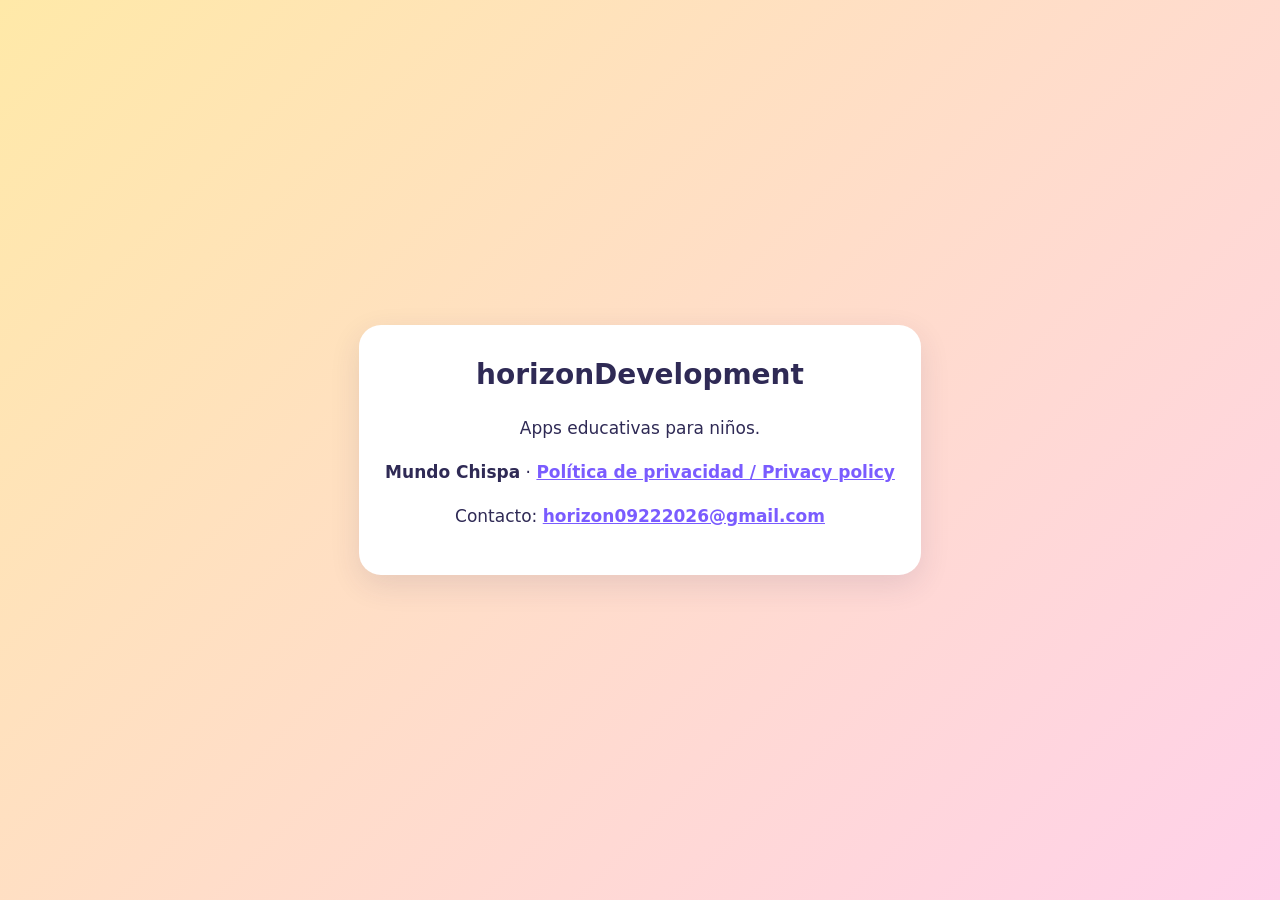
==== index.html @ b5d1c8f6 "Política de privacidad de Mundo Chispa Co-Authored-By: Claude Opus 5.5 <noreply@anthropic.com>" ====
<!doctype html>
<html lang="es">
<head>
<meta charset="utf-8">
<meta name="viewport" content="width=device-width, initial-scale=1">
<title>horizonDevelopment</title>
<style>
  body{margin:0;min-height:100vh;display:grid;place-items:center;background:linear-gradient(135deg,#ffe9a8,#ffd1ea);color:#2f2a55;font:17px/1.6 system-ui,-apple-system,"Segoe UI",Roboto,sans-serif;padding:16px;box-sizing:border-box}
  main{background:#fff;border-radius:22px;padding:28px 26px;max-width:520px;box-shadow:0 10px 30px rgba(59,53,102,.12);text-align:center}
  h1{margin:0 0 6px;font-size:28px}
  a{color:#7a5cff;font-weight:700}
</style>
</head>
<body>
<main>
  <h1>horizonDevelopment</h1>
  <p>Apps educativas para niños.</p>
  <p><b>Mundo Chispa</b> · <a href="mundo-chispa/privacidad/">Política de privacidad / Privacy policy</a></p>
  <p>Contacto: <a href="mailto:horizon09222026@gmail.com">horizon09222026@gmail.com</a></p>
</main>
</body>
</html>
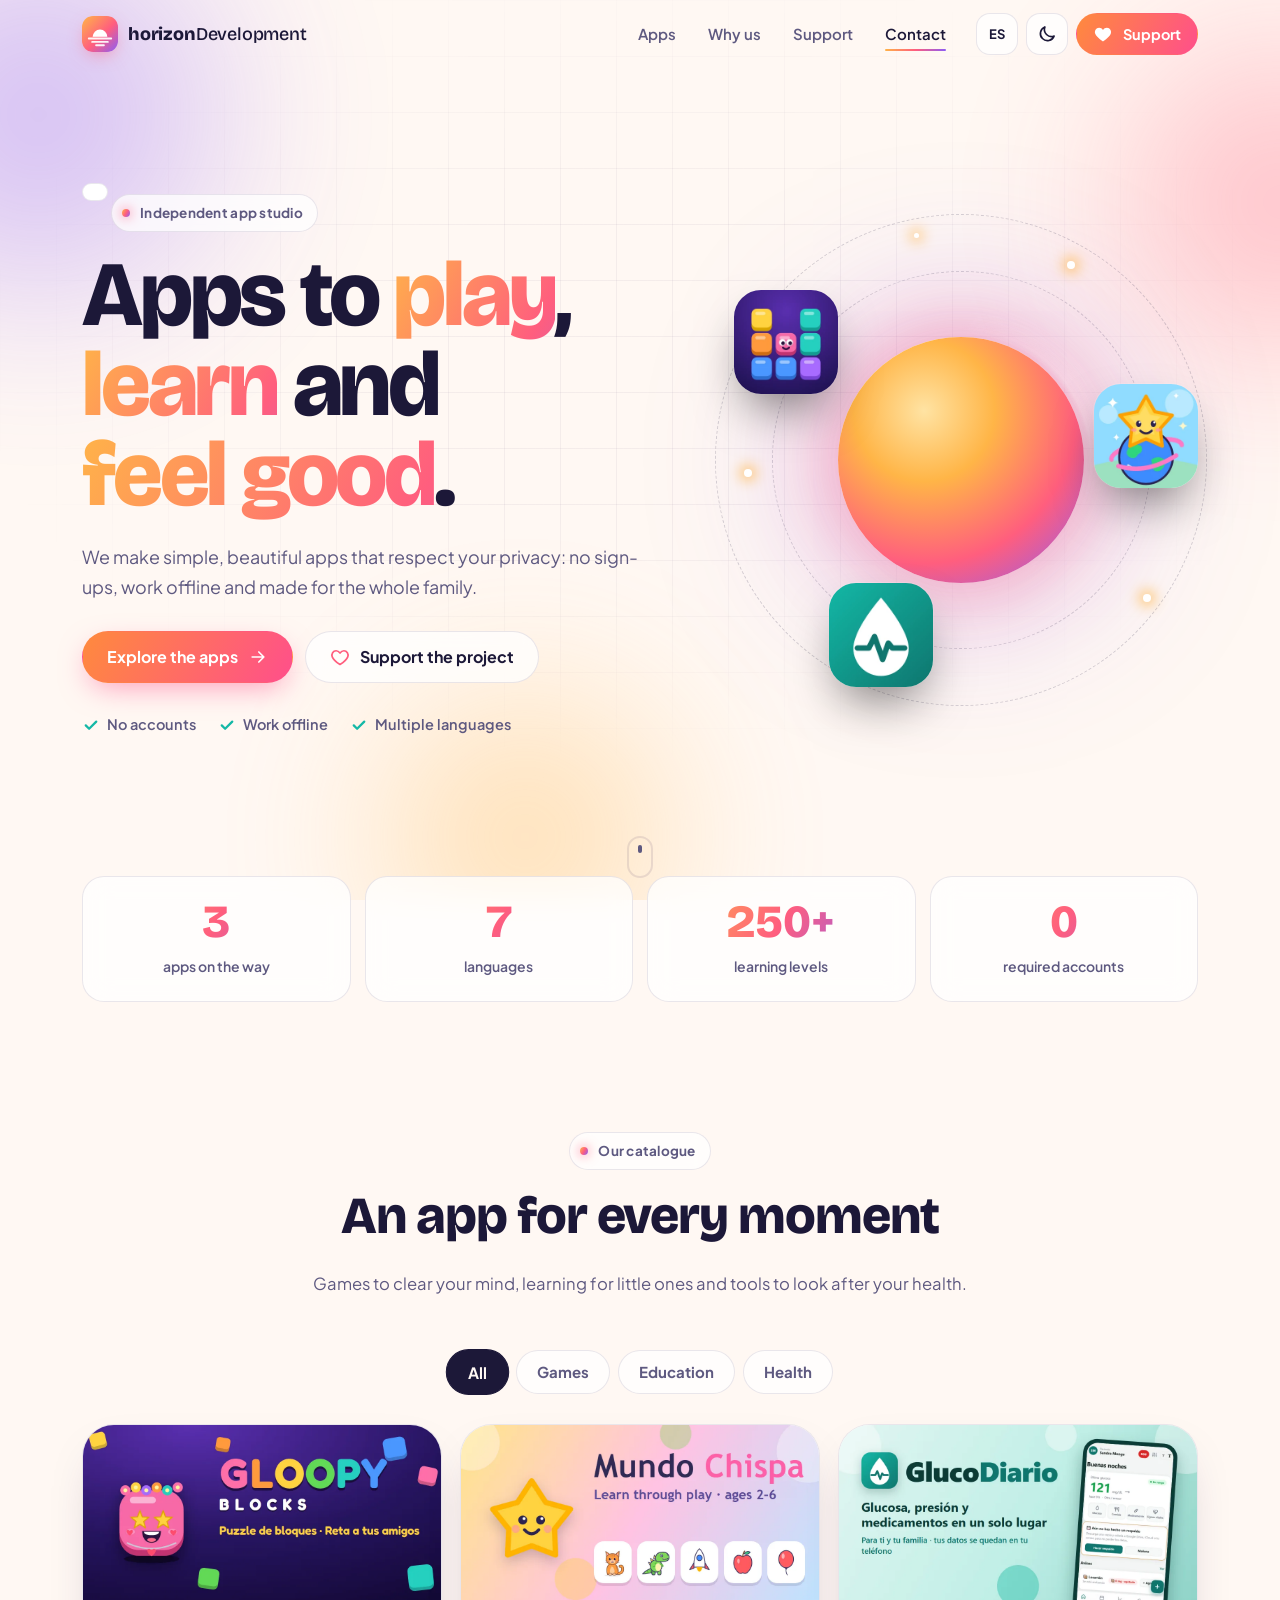
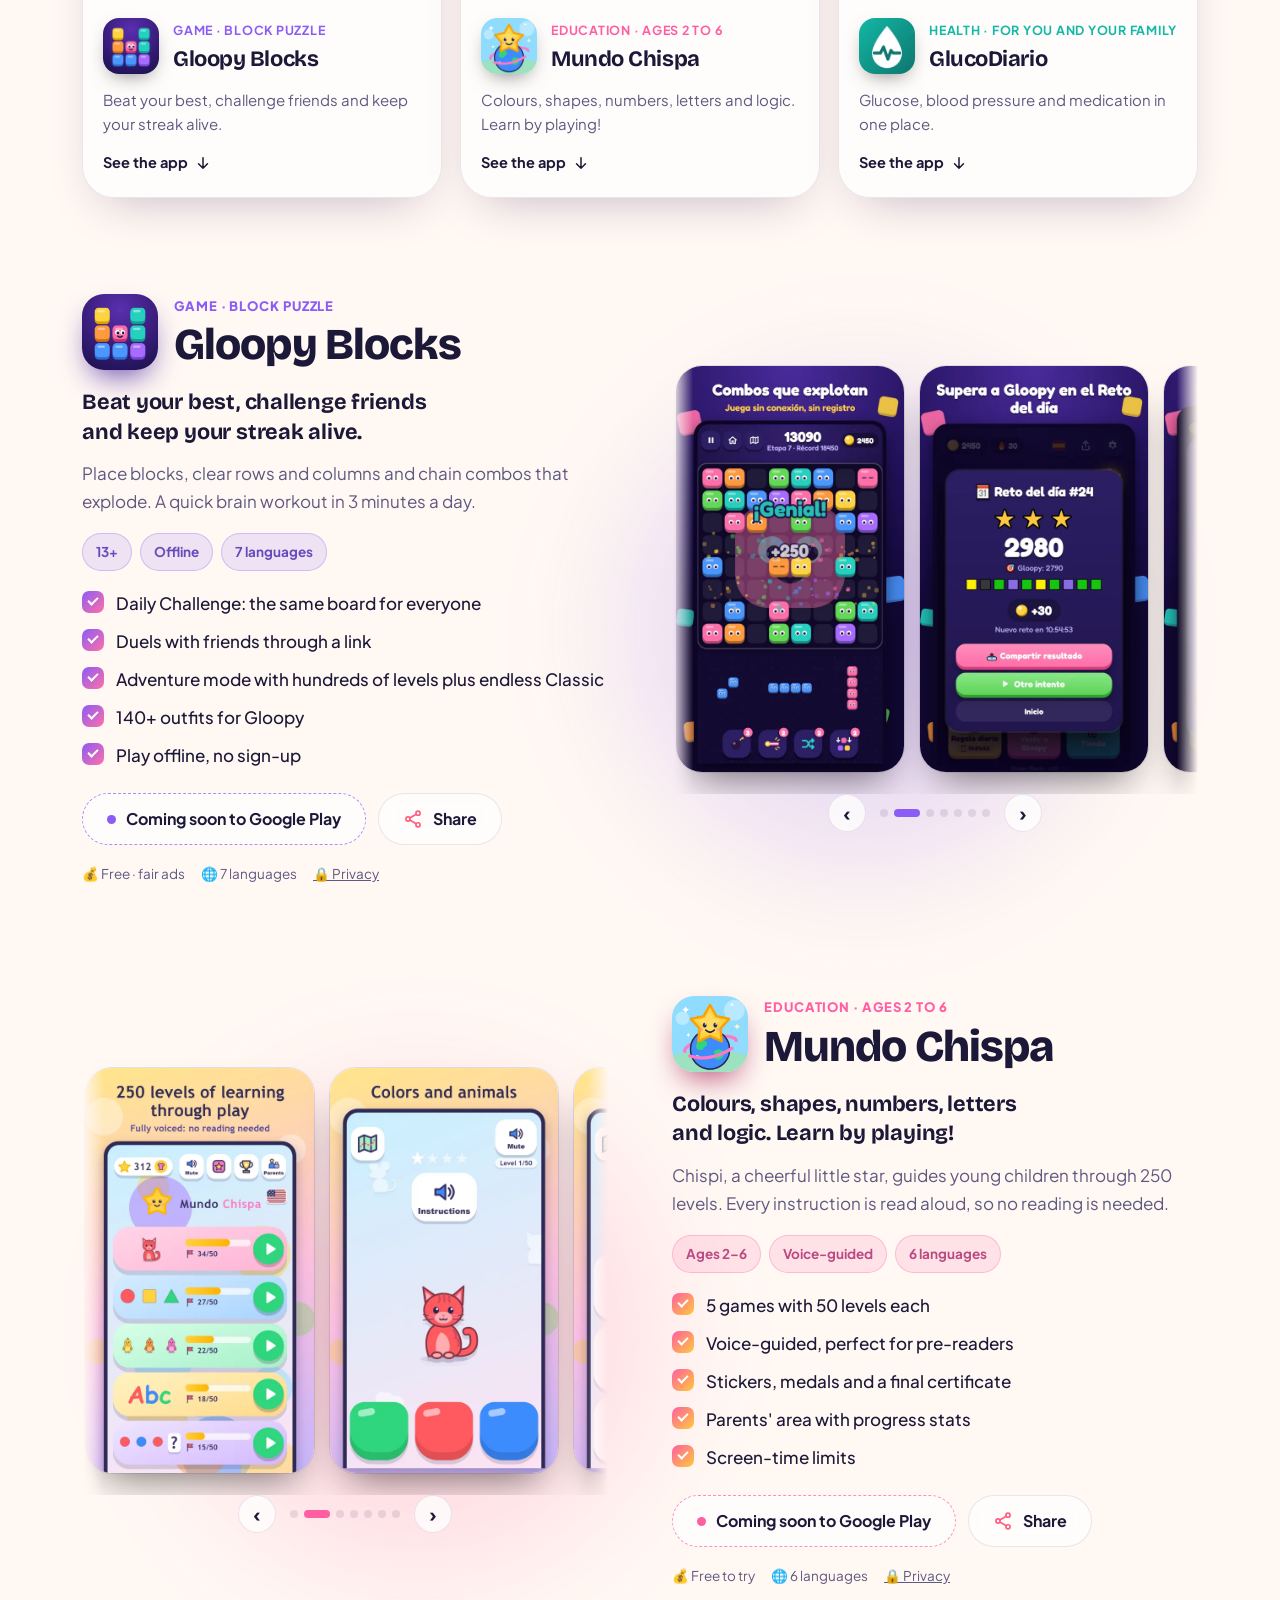
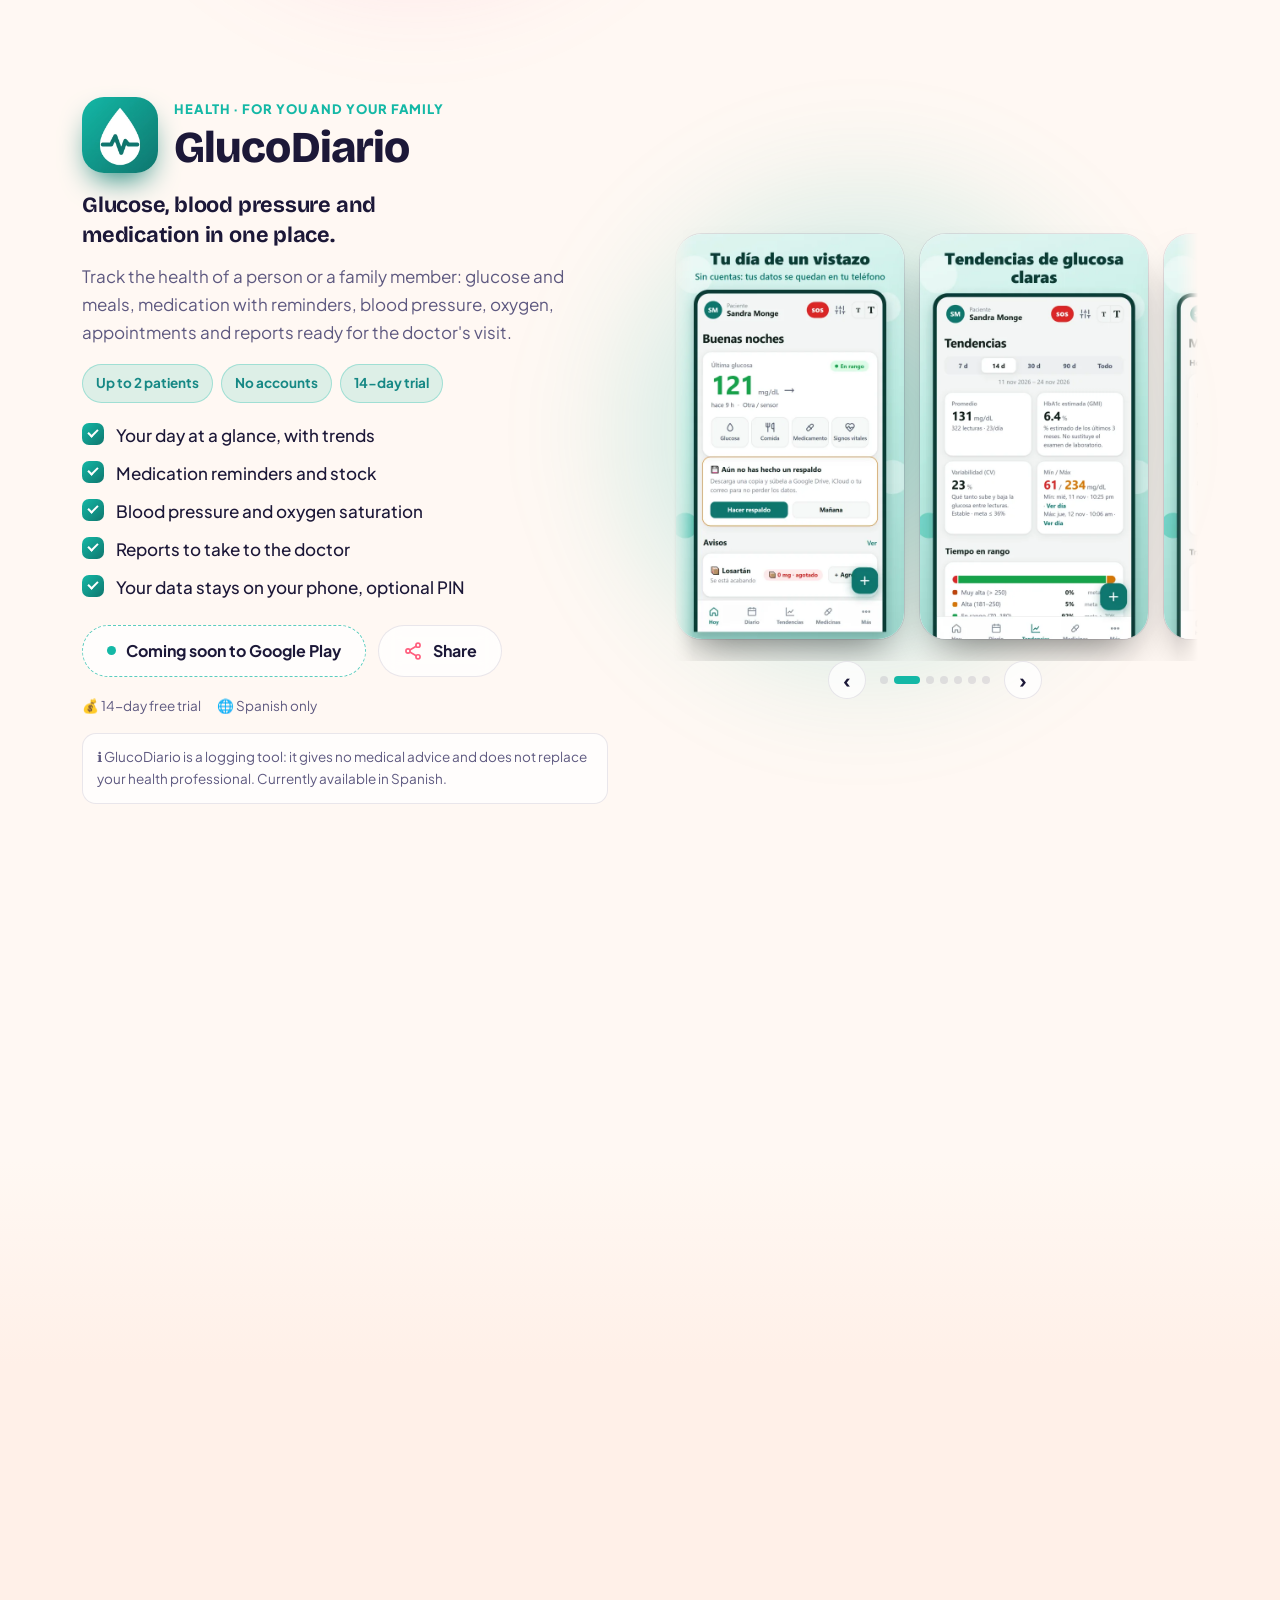
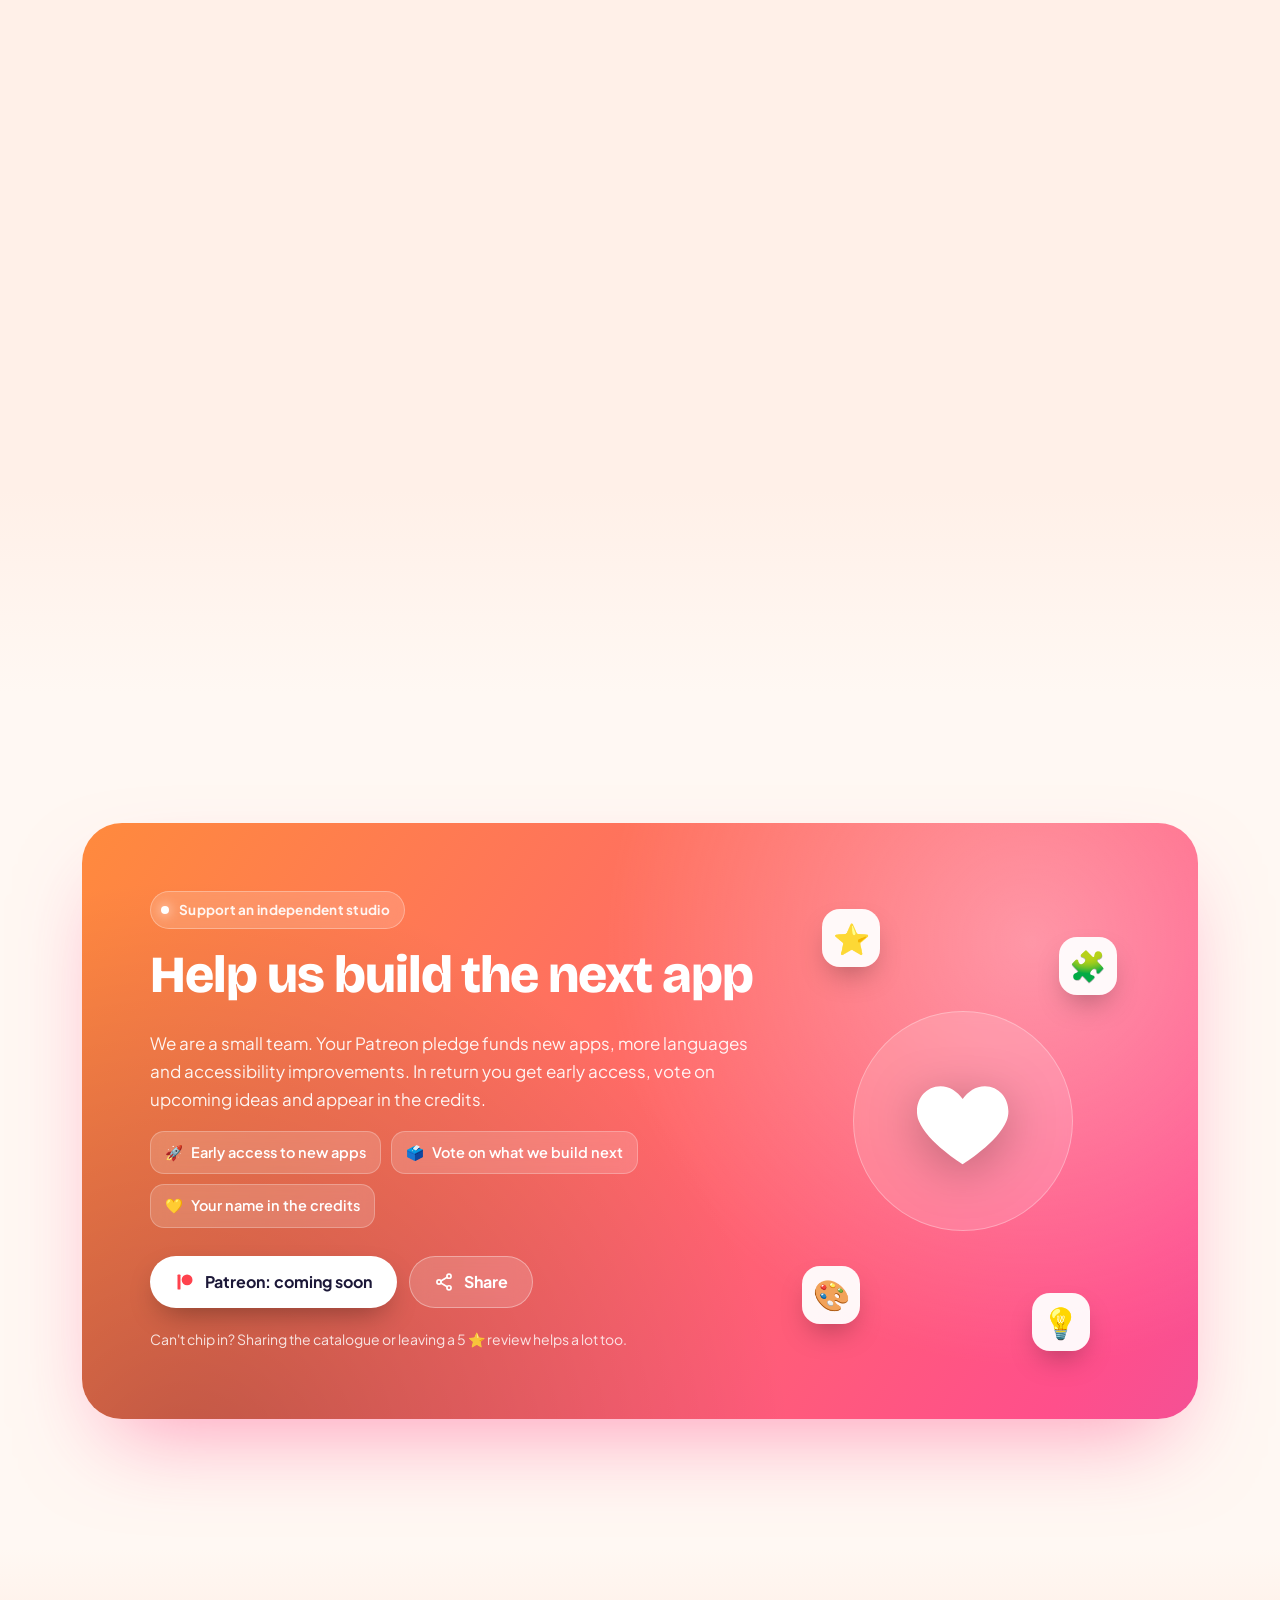
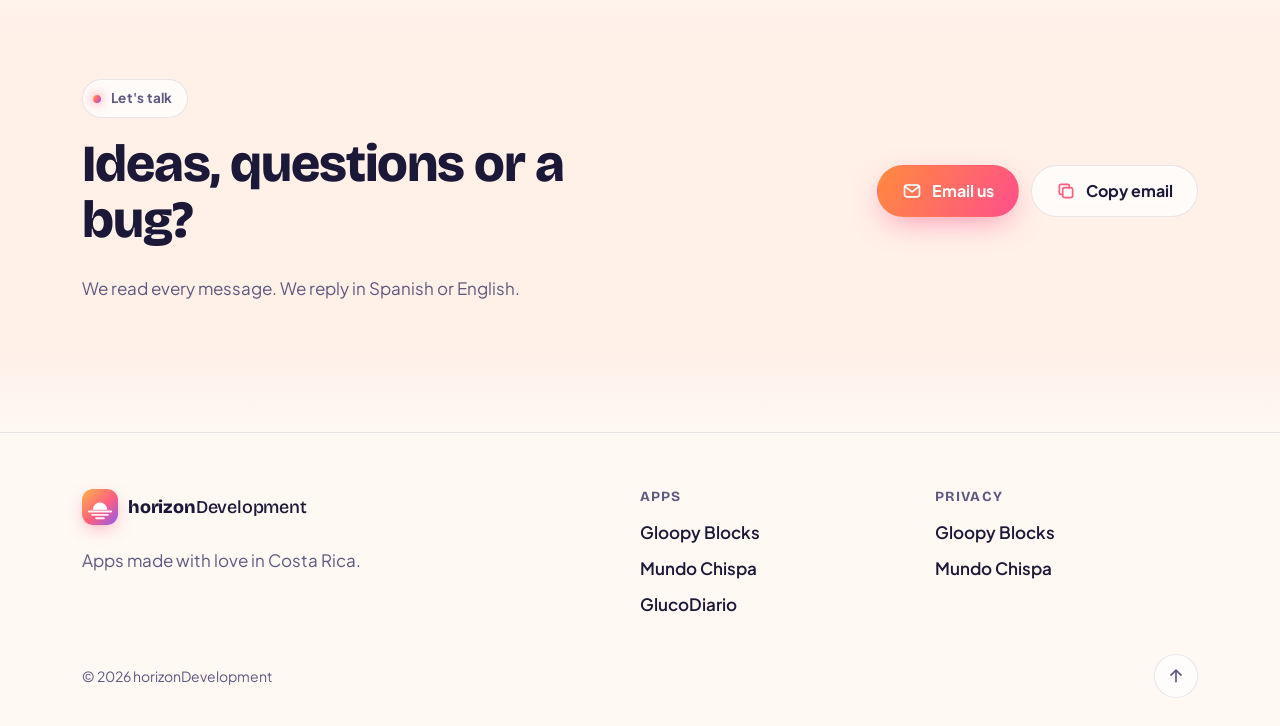
==== commit f54f7365: "Catálogo de apps: Gloopy Blocks, Mundo Chispa y GlucoDiario Página responsive en español e inglés co" ====
--- a/index.html
+++ b/index.html
@@ -1,22 +1,299 @@
 <!doctype html>
-<html lang="es">
+<html lang="es" data-theme="dark">
 <head>
 <meta charset="utf-8">
-<meta name="viewport" content="width=device-width, initial-scale=1">
-<title>horizonDevelopment</title>
-<style>
-  body{margin:0;min-height:100vh;display:grid;place-items:center;background:linear-gradient(135deg,#ffe9a8,#ffd1ea);color:#2f2a55;font:17px/1.6 system-ui,-apple-system,"Segoe UI",Roboto,sans-serif;padding:16px;box-sizing:border-box}
-  main{background:#fff;border-radius:22px;padding:28px 26px;max-width:520px;box-shadow:0 10px 30px rgba(59,53,102,.12);text-align:center}
-  h1{margin:0 0 6px;font-size:28px}
-  a{color:#7a5cff;font-weight:700}
-</style>
+<meta name="viewport" content="width=device-width, initial-scale=1, viewport-fit=cover">
+<title>horizonDevelopment · Apps para jugar, aprender y cuidarte</title>
+<meta name="description" content="Estudio independiente de apps: Gloopy Blocks (puzzle), Mundo Chispa (educativa para niños de 2 a 6 años) y GlucoDiario (control de salud). Privacidad primero, sin registro y sin conexión.">
+<meta name="theme-color" content="#0B0B1E">
+<meta name="color-scheme" content="dark light">
+<link rel="canonical" href="https://horizon09222026-dot.github.io/">
+<link rel="icon" href="assets/img/favicon.svg" type="image/svg+xml">
+<link rel="apple-touch-icon" href="assets/img/icon-192.png">
+<link rel="manifest" href="manifest.webmanifest">
+
+<meta property="og:type" content="website">
+<meta property="og:site_name" content="horizonDevelopment">
+<meta property="og:title" content="horizonDevelopment · Apps para jugar, aprender y cuidarte">
+<meta property="og:description" content="Gloopy Blocks, Mundo Chispa y GlucoDiario. Apps hechas con cariño, privacidad primero.">
+<meta property="og:url" content="https://horizon09222026-dot.github.io/">
+<meta property="og:image" content="https://horizon09222026-dot.github.io/assets/img/og-image.png">
+<meta name="twitter:card" content="summary_large_image">
+
+<link rel="preconnect" href="https://fonts.googleapis.com">
+<link rel="preconnect" href="https://fonts.gstatic.com" crossorigin>
+<link href="https://fonts.googleapis.com/css2?family=Bricolage+Grotesque:opsz,wght@12..96,600;12..96,800&family=Plus+Jakarta+Sans:wght@400;500;600;700&display=swap" rel="stylesheet">
+<link rel="stylesheet" href="assets/css/styles.css?v=1">
+
+<script>
+  // Tema antes de pintar (evita parpadeo)
+  (function () {
+    try {
+      var t = localStorage.getItem('hd-theme');
+      if (!t) t = matchMedia('(prefers-color-scheme: light)').matches ? 'light' : 'dark';
+      document.documentElement.dataset.theme = t;
+    } catch (e) {}
+  })();
+</script>
+<script type="application/ld+json">
+{
+  "@context": "https://schema.org",
+  "@type": "Organization",
+  "name": "horizonDevelopment",
+  "url": "https://horizon09222026-dot.github.io/",
+  "logo": "https://horizon09222026-dot.github.io/assets/img/icon-512.png",
+  "email": "horizon09222026@gmail.com"
+}
+</script>
+<script type="module" src="assets/js/main.js?v=1"></script>
 </head>
 <body>
-<main>
-  <h1>horizonDevelopment</h1>
-  <p>Apps educativas para niños.</p>
-  <p><b>Mundo Chispa</b> · <a href="mundo-chispa/privacidad/">Política de privacidad / Privacy policy</a></p>
-  <p>Contacto: <a href="mailto:horizon09222026@gmail.com">horizon09222026@gmail.com</a></p>
+<a class="skip" href="#main" data-i18n="skip">Saltar al contenido</a>
+<div class="progress" aria-hidden="true"></div>
+
+<header class="nav" id="top">
+  <div class="nav__inner">
+    <a class="brand" href="#top" aria-label="horizonDevelopment">
+      <svg class="brand__mark" viewBox="0 0 64 64" aria-hidden="true"><use href="#logo"/></svg>
+      <span class="brand__text"><b>horizon</b>Development</span>
+    </a>
+    <nav class="nav__links" aria-label="Principal">
+      <a href="#apps" data-i18n="nav.apps">Apps</a>
+      <a href="#why" data-i18n="nav.why">Por qué</a>
+      <a href="#support" data-i18n="nav.support">Apóyanos</a>
+      <a href="#contact" data-i18n="nav.contact">Contacto</a>
+    </nav>
+    <div class="nav__tools">
+      <button class="icon-btn" id="langBtn" type="button" aria-label="Cambiar idioma / Change language"><span id="langLabel">EN</span></button>
+      <button class="icon-btn" id="themeBtn" type="button" aria-label="Cambiar tema claro u oscuro">
+        <svg class="i-sun" viewBox="0 0 24 24" aria-hidden="true"><circle cx="12" cy="12" r="4.5"/><path d="M12 2v2.5M12 19.5V22M2 12h2.5M19.5 12H22M4.9 4.9l1.8 1.8M17.3 17.3l1.8 1.8M4.9 19.1l1.8-1.8M17.3 6.7l1.8-1.8"/></svg>
+        <svg class="i-moon" viewBox="0 0 24 24" aria-hidden="true"><path d="M20.5 14.5A8.5 8.5 0 0 1 9.5 3.5a8.5 8.5 0 1 0 11 11z"/></svg>
+      </button>
+      <a class="btn btn--sm btn--heart nav__cta" href="#support"><svg viewBox="0 0 24 24" aria-hidden="true"><use href="#heart"/></svg><span data-i18n="nav.cta">Apoyar</span></a>
+      <button class="icon-btn nav__burger" id="menuBtn" type="button" aria-expanded="false" aria-controls="mobileMenu" aria-label="Menú"><span></span><span></span></button>
+    </div>
+  </div>
+  <nav class="mobile-menu" id="mobileMenu" aria-label="Menú móvil">
+    <a href="#apps" data-i18n="nav.apps">Apps</a>
+    <a href="#why" data-i18n="nav.why">Por qué</a>
+    <a href="#support" data-i18n="nav.support">Apóyanos</a>
+    <a href="#contact" data-i18n="nav.contact">Contacto</a>
+    <a class="btn btn--heart mobile-menu__cta" href="#support"><svg viewBox="0 0 24 24" aria-hidden="true"><use href="#heart"/></svg><span data-i18n="nav.cta">Apoyar</span></a>
+  </nav>
+</header>
+
+<main id="main">
+  <!-- HERO -->
+  <section class="hero">
+    <div class="aurora" aria-hidden="true"><i></i><i></i><i></i></div>
+    <div class="grid-bg" aria-hidden="true"></div>
+    <div class="wrap hero__inner">
+      <div class="hero__copy">
+        <div class="from-banner" id="fromBanner" hidden></div>
+        <p class="eyebrow reveal"><span class="dot"></span><span data-i18n="hero.eyebrow">Estudio independiente de apps</span></p>
+        <h1 class="hero__title reveal" data-i18n-html="hero.title">Apps para <span class="grad">jugar</span>, <span class="grad">aprender</span> y <span class="grad">cuidarte</span>.</h1>
+        <p class="hero__lead reveal" data-i18n="hero.lead">Creamos apps sencillas, bonitas y respetuosas con tu privacidad: sin registros, sin conexión y pensadas para toda la familia.</p>
+        <div class="hero__ctas reveal">
+          <a class="btn btn--primary" href="#apps"><span data-i18n="hero.cta1">Descubre las apps</span><svg viewBox="0 0 24 24" aria-hidden="true"><path d="M5 12h14M13 6l6 6-6 6"/></svg></a>
+          <a class="btn btn--ghost" href="#support"><svg viewBox="0 0 24 24" aria-hidden="true"><use href="#heart"/></svg><span data-i18n="hero.cta2">Apoya el proyecto</span></a>
+        </div>
+        <ul class="hero__trust reveal">
+          <li><svg viewBox="0 0 24 24" aria-hidden="true"><use href="#check"/></svg><span data-i18n="hero.t1">Sin cuentas</span></li>
+          <li><svg viewBox="0 0 24 24" aria-hidden="true"><use href="#check"/></svg><span data-i18n="hero.t2">Funcionan sin internet</span></li>
+          <li><svg viewBox="0 0 24 24" aria-hidden="true"><use href="#check"/></svg><span data-i18n="hero.t3">Varios idiomas</span></li>
+        </ul>
+      </div>
+      <div class="hero__art" aria-hidden="true">
+        <div class="orbit">
+          <div class="ring r1"></div><div class="ring r2"></div>
+          <div class="sun"></div>
+          <a class="float-icon fi-1" href="#app-gloopy" tabindex="-1"><img src="assets/img/apps/gloopy/icon.webp" alt="" width="128" height="128"></a>
+          <a class="float-icon fi-2" href="#app-mundo-chispa" tabindex="-1"><img src="assets/img/apps/mundo-chispa/icon.webp" alt="" width="128" height="128"></a>
+          <a class="float-icon fi-3" href="#app-glucodiario" tabindex="-1"><img src="assets/img/apps/glucodiario/icon.webp" alt="" width="128" height="128"></a>
+          <span class="spark s1"></span><span class="spark s2"></span><span class="spark s3"></span><span class="spark s4"></span>
+        </div>
+      </div>
+    </div>
+    <a class="scroll-cue" href="#apps" aria-label="Bajar"><span></span></a>
+  </section>
+
+  <!-- STATS -->
+  <section class="stats wrap" aria-label="En números">
+    <div class="stat reveal"><b data-count="3">3</b><span data-i18n="stats.apps">apps en camino</span></div>
+    <div class="stat reveal"><b data-count="7">7</b><span data-i18n="stats.langs">idiomas</span></div>
+    <div class="stat reveal"><b data-count="250" data-suffix="+">250+</b><span data-i18n="stats.levels">niveles para aprender</span></div>
+    <div class="stat reveal"><b data-count="0">0</b><span data-i18n="stats.accounts">cuentas obligatorias</span></div>
+  </section>
+
+  <!-- APPS -->
+  <section class="section" id="apps">
+    <div class="wrap">
+      <header class="section__head reveal">
+        <p class="eyebrow"><span class="dot"></span><span data-i18n="apps.eyebrow">Nuestro catálogo</span></p>
+        <h2 data-i18n="apps.title">Una app para cada momento</h2>
+        <p data-i18n="apps.lead">Juegos para despejar la mente, aprendizaje para los peques y herramientas para cuidar tu salud.</p>
+      </header>
+      <div class="filters reveal" role="group" aria-label="Filtrar apps">
+        <button class="chip is-active" type="button" aria-pressed="true" data-filter="all" data-i18n="filter.all">Todas</button>
+        <button class="chip" type="button" aria-pressed="false" data-filter="games" data-i18n="filter.games">Juegos</button>
+        <button class="chip" type="button" aria-pressed="false" data-filter="education" data-i18n="filter.education">Educación</button>
+        <button class="chip" type="button" aria-pressed="false" data-filter="health" data-i18n="filter.health">Salud</button>
+      </div>
+
+      <div class="cards" id="cards"></div>
+      <div class="spotlights" id="spotlights">
+        <noscript><p>Gloopy Blocks · Mundo Chispa · GlucoDiario</p></noscript>
+      </div>
+
+      <article class="soon-card reveal">
+        <div class="soon-card__icon" aria-hidden="true">+</div>
+        <div class="soon-card__text">
+          <h3 data-i18n="soon.title">La próxima app ya se está cocinando</h3>
+          <p data-i18n="soon.text">Cada app nueva aparecerá aquí. ¿Tienes una idea que te gustaría ver? Escríbenos.</p>
+        </div>
+        <a class="btn btn--ghost" href="#contact" data-i18n="soon.cta">Proponer una idea</a>
+      </article>
+    </div>
+  </section>
+
+  <!-- WHY -->
+  <section class="section section--alt" id="why">
+    <div class="wrap">
+      <header class="section__head reveal">
+        <p class="eyebrow"><span class="dot"></span><span data-i18n="why.eyebrow">Nuestra forma de hacer apps</span></p>
+        <h2 data-i18n="why.title">Hechas para personas, no para datos</h2>
+      </header>
+      <div class="bento">
+        <article class="tile tile--big reveal">
+          <div class="tile__icon"><svg viewBox="0 0 24 24" aria-hidden="true"><path d="M12 3l7 3v5c0 4.5-3 8.3-7 10-4-1.7-7-5.5-7-10V6l7-3z"/><path d="M9 12l2 2 4-4"/></svg></div>
+          <h3 data-i18n="why.t1">Privacidad primero</h3>
+          <p data-i18n="why.d1">Sin cuentas ni registros. Tu información se queda en tu dispositivo y tú decides si haces un respaldo.</p>
+          <div class="pin-anim" aria-hidden="true"><span></span><span></span><span></span><span></span></div>
+        </article>
+        <article class="tile reveal">
+          <div class="tile__icon"><svg viewBox="0 0 24 24" aria-hidden="true"><path d="M2 8.5a15 15 0 0 1 20 0M5.5 12a10 10 0 0 1 13 0M9 15.5a5 5 0 0 1 6 0"/><circle cx="12" cy="19" r="1.2"/><path d="M3 3l18 18"/></svg></div>
+          <h3 data-i18n="why.t2">Sin internet</h3>
+          <p data-i18n="why.d2">Funcionan en el avión, en el bus o donde no hay señal.</p>
+        </article>
+        <article class="tile reveal">
+          <div class="tile__icon"><svg viewBox="0 0 24 24" aria-hidden="true"><circle cx="12" cy="12" r="9"/><path d="M3 12h18M12 3c2.5 2.6 3.8 5.6 3.8 9s-1.3 6.4-3.8 9c-2.5-2.6-3.8-5.6-3.8-9S9.5 5.6 12 3z"/></svg></div>
+          <h3 data-i18n="why.t3">En tu idioma</h3>
+          <p data-i18n="why.d3">Español, inglés, portugués, francés, alemán, italiano y japonés.</p>
+        </article>
+        <article class="tile reveal">
+          <div class="tile__icon"><svg viewBox="0 0 24 24" aria-hidden="true"><circle cx="12" cy="4.5" r="1.8"/><path d="M5 8l7 1.5L19 8M12 9.5V15m0 0l-3 6m3-6l3 6"/></svg></div>
+          <h3 data-i18n="why.t4">Accesibles</h3>
+          <p data-i18n="why.d4">Texto grande, alto contraste, instrucciones con voz y botones fáciles de tocar.</p>
+        </article>
+        <article class="tile tile--wide reveal">
+          <div class="tile__icon"><svg viewBox="0 0 24 24" aria-hidden="true"><path d="M12 21s-7.5-4.6-9.3-9.2C1.4 8.4 3.6 4.5 7.3 4.5c2 0 3.5 1.1 4.7 2.7 1.2-1.6 2.7-2.7 4.7-2.7 3.7 0 5.9 3.9 4.6 7.3C19.5 16.4 12 21 12 21z"/></svg></div>
+          <div>
+            <h3 data-i18n="why.t5">Anuncios justos</h3>
+            <p data-i18n="why.d5">Nunca interrumpen en medio de una partida o una lección, y con un solo pago los quitas para siempre.</p>
+          </div>
+        </article>
+      </div>
+    </div>
+  </section>
+
+  <!-- SUPPORT -->
+  <section class="section" id="support">
+    <div class="wrap">
+      <div class="support reveal">
+        <div class="support__bg" aria-hidden="true"></div>
+        <div class="support__copy">
+          <p class="eyebrow eyebrow--light"><span class="dot"></span><span data-i18n="support.eyebrow">Apoya a un estudio independiente</span></p>
+          <h2 data-i18n="support.title">Ayúdanos a crear la próxima app</h2>
+          <p data-i18n="support.text">Somos un equipo pequeño. Con tu aporte en Patreon financias nuevas apps, más idiomas y mejoras de accesibilidad. A cambio recibes acceso anticipado, votas las próximas ideas y apareces en los créditos.</p>
+          <ul class="perks">
+            <li><span aria-hidden="true">🚀</span><span data-i18n="support.p1">Acceso anticipado a nuevas apps</span></li>
+            <li><span aria-hidden="true">🗳️</span><span data-i18n="support.p2">Vota qué creamos después</span></li>
+            <li><span aria-hidden="true">💛</span><span data-i18n="support.p3">Tu nombre en los créditos</span></li>
+          </ul>
+          <div class="support__ctas">
+            <a class="btn btn--patreon" id="patreonBtn" href="#support" aria-disabled="true">
+              <svg viewBox="0 0 24 24" aria-hidden="true"><circle cx="14.5" cy="9.5" r="6.5" fill="currentColor" stroke="none"/><rect x="3" y="3" width="3.6" height="18" rx="1" fill="currentColor" stroke="none"/></svg>
+              <span id="patreonLabel" data-i18n="support.patreonSoon">Patreon: muy pronto</span>
+            </a>
+            <button class="btn btn--glass" id="shareBtn" type="button">
+              <svg viewBox="0 0 24 24" aria-hidden="true"><circle cx="18" cy="5" r="2.5"/><circle cx="6" cy="12" r="2.5"/><circle cx="18" cy="19" r="2.5"/><path d="M8.2 10.8l7.6-4.4M8.2 13.2l7.6 4.4"/></svg>
+              <span data-i18n="support.share">Compartir</span>
+            </button>
+          </div>
+          <p class="support__small" data-i18n="support.small">¿No puedes aportar? Compartir el catálogo o dejar una reseña de 5 ⭐ también nos ayuda muchísimo.</p>
+        </div>
+        <div class="support__art" aria-hidden="true">
+          <div class="heart-big"><svg viewBox="0 0 24 24"><use href="#heart"/></svg></div>
+          <span class="bubble b1">⭐</span><span class="bubble b2">🧩</span><span class="bubble b3">🎨</span><span class="bubble b4">💡</span>
+        </div>
+      </div>
+    </div>
+  </section>
+
+  <!-- CONTACT -->
+  <section class="section section--alt" id="contact">
+    <div class="wrap contact reveal">
+      <div>
+        <p class="eyebrow"><span class="dot"></span><span data-i18n="contact.eyebrow">Hablemos</span></p>
+        <h2 data-i18n="contact.title">¿Ideas, dudas o un error?</h2>
+        <p data-i18n="contact.text">Leemos cada mensaje. Respondemos en español o inglés.</p>
+      </div>
+      <div class="contact__actions">
+        <a class="btn btn--primary" href="mailto:horizon09222026@gmail.com"><svg viewBox="0 0 24 24" aria-hidden="true"><rect x="3" y="5" width="18" height="14" rx="3"/><path d="M4 7l8 6 8-6"/></svg><span data-i18n="contact.write">Escríbenos</span></a>
+        <button class="btn btn--ghost" id="copyMail" type="button"><svg viewBox="0 0 24 24" aria-hidden="true"><rect x="8" y="8" width="12" height="12" rx="2.5"/><path d="M16 8V6a2 2 0 0 0-2-2H6a2 2 0 0 0-2 2v8a2 2 0 0 0 2 2h2"/></svg><span data-i18n="contact.copy">Copiar correo</span></button>
+      </div>
+    </div>
+  </section>
 </main>
+
+<footer class="footer">
+  <div class="wrap footer__inner">
+    <div class="footer__brand">
+      <a class="brand" href="#top"><svg class="brand__mark" viewBox="0 0 64 64" aria-hidden="true"><use href="#logo"/></svg><span class="brand__text"><b>horizon</b>Development</span></a>
+      <p data-i18n="footer.tag">Apps hechas con cariño en Costa Rica.</p>
+    </div>
+    <nav class="footer__col" aria-label="Apps">
+      <h4 data-i18n="footer.apps">Apps</h4>
+      <a href="#app-gloopy">Gloopy Blocks</a>
+      <a href="#app-mundo-chispa">Mundo Chispa</a>
+      <a href="#app-glucodiario">GlucoDiario</a>
+    </nav>
+    <nav class="footer__col" aria-label="Privacidad">
+      <h4 data-i18n="footer.legal">Privacidad</h4>
+      <a href="https://horizon09222026-dot.github.io/gloopy-blocks-legal/privacy.html">Gloopy Blocks</a>
+      <a href="mundo-chispa/privacidad/">Mundo Chispa</a>
+    </nav>
+  </div>
+  <div class="wrap footer__bottom">
+    <span>© <span id="year">2026</span> horizonDevelopment</span>
+    <a href="#top" class="to-top" aria-label="Volver arriba"><svg viewBox="0 0 24 24" aria-hidden="true"><path d="M12 19V5M6 11l6-6 6 6"/></svg></a>
+  </div>
+</footer>
+
+<!-- Visor de capturas -->
+<dialog class="lightbox" id="lightbox" aria-label="Captura de pantalla">
+  <button class="lightbox__close icon-btn" type="button" aria-label="Cerrar" data-close>✕</button>
+  <button class="lightbox__nav prev icon-btn" type="button" aria-label="Anterior">‹</button>
+  <img id="lightboxImg" alt="">
+  <button class="lightbox__nav next icon-btn" type="button" aria-label="Siguiente">›</button>
+  <p class="lightbox__count" id="lightboxCount"></p>
+</dialog>
+
+<div class="toast" id="toast" role="status" aria-live="polite"></div>
+
+<!-- Íconos -->
+<svg width="0" height="0" style="position:absolute" aria-hidden="true">
+  <defs>
+    <linearGradient id="lg-sun" gradientUnits="userSpaceOnUse" x1="0" y1="0" x2="64" y2="64"><stop offset="0" stop-color="#FFB547"/><stop offset=".55" stop-color="#FF5E7E"/><stop offset="1" stop-color="#8B5CF6"/></linearGradient>
+    <symbol id="logo" viewBox="0 0 64 64">
+      <rect width="64" height="64" rx="16" fill="url(#lg-sun)"/>
+      <circle cx="32" cy="37" r="13" fill="#fff"/>
+      <rect x="6" y="37" width="52" height="21" fill="url(#lg-sun)"/>
+      <path d="M12 40h40M18 46h28M25 52h14" stroke="#fff" stroke-width="3.2" stroke-linecap="round" opacity=".92"/>
+    </symbol>
+    <symbol id="heart" viewBox="0 0 24 24"><path d="M12 21s-7.5-4.6-9.3-9.2C1.4 8.4 3.6 4.5 7.3 4.5c2 0 3.5 1.1 4.7 2.7 1.2-1.6 2.7-2.7 4.7-2.7 3.7 0 5.9 3.9 4.6 7.3C19.5 16.4 12 21 12 21z"/></symbol>
+    <symbol id="check" viewBox="0 0 24 24"><path d="M5 12.5l4.5 4.5L19 7.5"/></symbol>
+  </defs>
+</svg>
 </body>
 </html>
--- a/assets/css/styles.css
+++ b/assets/css/styles.css
@@ -0,0 +1,480 @@
+/* =========================================================
+   horizonDevelopment · catálogo de apps
+   Paleta "amanecer": naranja (acción/entusiasmo) → rosa (calidez)
+   → violeta (creatividad), con turquesa (confianza/salud) de apoyo.
+   ========================================================= */
+
+:root {
+  --sun-1: #FFB547;
+  --sun-2: #FF5E7E;
+  --sun-3: #8B5CF6;
+  --teal: #14B8A6;
+  --grad: linear-gradient(120deg, var(--sun-1), var(--sun-2) 50%, var(--sun-3));
+  --cta: linear-gradient(120deg, #FF8A3D, #FF4F8B);
+
+  --radius: 22px;
+  --radius-lg: 32px;
+  --ease: cubic-bezier(.2, .8, .2, 1);
+  --spring: cubic-bezier(.34, 1.56, .64, 1);
+  --wrap: 1180px;
+  --gutter: clamp(16px, 4vw, 32px);
+  --nav-h: 68px;
+
+  --font-display: "Bricolage Grotesque", "Plus Jakarta Sans", system-ui, sans-serif;
+  --font-body: "Plus Jakarta Sans", system-ui, -apple-system, "Segoe UI", Roboto, sans-serif;
+}
+
+/* Tema oscuro (por defecto) */
+:root,
+:root[data-theme="dark"] {
+  --bg: #0B0B1E;
+  --bg-2: #11112A;
+  --surface: rgba(255, 255, 255, .05);
+  --surface-2: rgba(255, 255, 255, .08);
+  --surface-solid: #16163A;
+  --border: rgba(255, 255, 255, .10);
+  --text: #F4F2FF;
+  --muted: #A9A6C9;
+  --shadow: 0 20px 60px -20px rgba(0, 0, 0, .6);
+  --glass: rgba(11, 11, 30, .62);
+  --grid-line: rgba(255, 255, 255, .045);
+  color-scheme: dark;
+}
+
+/* Tema claro */
+:root[data-theme="light"] {
+  --bg: #FFF8F3;
+  --bg-2: #FFF0E8;
+  --surface: rgba(255, 255, 255, .75);
+  --surface-2: #FFFFFF;
+  --surface-solid: #FFFFFF;
+  --border: rgba(40, 20, 80, .10);
+  --text: #1C1838;
+  --muted: #5E5980;
+  --shadow: 0 20px 50px -24px rgba(60, 30, 90, .35);
+  --glass: rgba(255, 248, 243, .75);
+  --grid-line: rgba(40, 20, 80, .05);
+  color-scheme: light;
+}
+
+*, *::before, *::after { box-sizing: border-box; }
+html { scroll-behavior: smooth; scroll-padding-top: calc(var(--nav-h) + 12px); -webkit-text-size-adjust: 100%; }
+body {
+  margin: 0;
+  background: var(--bg);
+  color: var(--text);
+  font: 400 clamp(15.5px, 1vw + 12px, 17px)/1.65 var(--font-body);
+  -webkit-font-smoothing: antialiased;
+  overflow-x: hidden;
+  transition: background-color .4s var(--ease), color .4s var(--ease);
+}
+img { max-width: 100%; display: block; }
+a { color: inherit; }
+h1, h2, h3, h4 { font-family: var(--font-display); line-height: 1.08; margin: 0 0 .5em; letter-spacing: -.02em; }
+h2 { font-size: clamp(30px, 4.6vw, 52px); font-weight: 800; }
+h3 { font-size: clamp(19px, 1.6vw, 22px); font-weight: 700; }
+p { margin: 0 0 1em; }
+svg { fill: none; stroke: currentColor; stroke-width: 2; stroke-linecap: round; stroke-linejoin: round; }
+::selection { background: var(--sun-2); color: #fff; }
+:focus-visible { outline: 3px solid var(--sun-1); outline-offset: 3px; border-radius: 8px; }
+
+.wrap { width: 100%; max-width: var(--wrap); margin-inline: auto; padding-inline: var(--gutter); }
+.skip { position: fixed; left: 12px; top: -60px; z-index: 100; background: var(--text); color: var(--bg); padding: 10px 16px; border-radius: 12px; font-weight: 700; transition: top .2s; }
+.skip:focus { top: 12px; }
+
+/* Barra de progreso de lectura */
+.progress {
+  position: fixed; inset: 0 0 auto 0; height: 3px; z-index: 60;
+  background: var(--grad); transform-origin: 0 50%; transform: scaleX(var(--p, 0));
+}
+
+/* ---------- Botones ---------- */
+.btn {
+  --h: 52px;
+  display: inline-flex; align-items: center; justify-content: center; gap: 10px;
+  min-height: var(--h); padding: 0 24px; border-radius: 999px;
+  font: 700 16px/1 var(--font-body); text-decoration: none; cursor: pointer;
+  border: 1px solid transparent; position: relative; isolation: isolate; white-space: nowrap;
+  transition: transform .35s var(--spring), box-shadow .35s var(--ease), background-color .3s, border-color .3s;
+  -webkit-tap-highlight-color: transparent;
+}
+.btn svg { width: 20px; height: 20px; flex: none; }
+.btn:active { transform: scale(.96); }
+.btn--sm { --h: 42px; padding: 0 16px; font-size: 14.5px; }
+.btn--primary { background: var(--cta); color: #fff; box-shadow: 0 10px 30px -8px rgba(255, 79, 139, .6); }
+.btn--primary::after { content: ""; position: absolute; inset: 0; border-radius: inherit; background: linear-gradient(120deg, transparent 30%, rgba(255,255,255,.35) 50%, transparent 70%); background-size: 250% 100%; background-position: 120% 0; z-index: -1; transition: background-position .8s var(--ease); }
+.btn--primary svg { transition: transform .35s var(--spring); }
+@media (hover: hover) {
+  .btn:hover { transform: translateY(-2px); }
+  .btn--primary:hover { box-shadow: 0 16px 40px -8px rgba(255, 79, 139, .75); }
+  .btn--primary:hover::after { background-position: -20% 0; }
+  .btn--primary:hover svg { transform: translateX(4px); }
+}
+.btn--ghost { background: var(--surface); border-color: var(--border); color: var(--text); backdrop-filter: blur(10px); }
+@media (hover: hover) { .btn--ghost:hover { border-color: color-mix(in srgb, var(--sun-2) 60%, transparent); background: var(--surface-2); } }
+.btn--ghost svg { color: var(--sun-2); }
+.btn--heart { background: var(--cta); color: #fff; }
+.btn--heart svg { fill: currentColor; stroke: none; animation: beat 2.4s ease-in-out infinite; }
+.btn--glass { background: rgba(255,255,255,.16); color: #fff; border-color: rgba(255,255,255,.35); backdrop-filter: blur(10px); }
+@media (hover: hover) { .btn--glass:hover { background: rgba(255,255,255,.26); } }
+.btn--patreon { background: #fff; color: #1C1838; box-shadow: 0 12px 30px -10px rgba(0,0,0,.4); }
+.btn--patreon[aria-disabled="true"] { cursor: default; }
+.btn--patreon[aria-disabled="true"] svg { color: #FF424D; }
+.btn--store { background: #000; color: #fff; border-color: rgba(255,255,255,.2); --h: 54px; padding: 0 20px 0 16px; gap: 12px; text-align: left; }
+.btn--store small { display: block; font-size: 10.5px; font-weight: 600; opacity: .8; letter-spacing: .04em; text-transform: uppercase; }
+.btn--store b { display: block; font-size: 17px; line-height: 1.1; }
+.btn--store svg { width: 26px; height: 26px; stroke: none; }
+.btn--soon { background: var(--surface); border: 1px dashed color-mix(in srgb, var(--accent, var(--sun-2)) 70%, transparent); color: var(--text); cursor: default; }
+.btn--soon .pulse { width: 9px; height: 9px; border-radius: 50%; background: var(--accent, var(--sun-2)); box-shadow: 0 0 0 0 var(--accent, var(--sun-2)); animation: ping 1.8s infinite; }
+
+.icon-btn {
+  width: 42px; height: 42px; border-radius: 14px; display: inline-grid; place-items: center;
+  background: var(--surface); border: 1px solid var(--border); color: var(--text); cursor: pointer;
+  font: 700 13px/1 var(--font-body); transition: transform .3s var(--spring), background-color .3s;
+}
+.icon-btn svg { width: 20px; height: 20px; }
+@media (hover: hover) { .icon-btn:hover { transform: translateY(-2px); background: var(--surface-2); } }
+
+/* ---------- Navegación ---------- */
+.nav { position: fixed; inset: 0 0 auto; z-index: 50; padding-top: env(safe-area-inset-top); transition: background-color .35s, box-shadow .35s, backdrop-filter .35s; }
+.nav.is-scrolled { background: var(--glass); backdrop-filter: saturate(160%) blur(16px); -webkit-backdrop-filter: saturate(160%) blur(16px); box-shadow: 0 1px 0 var(--border); }
+.nav__inner { max-width: var(--wrap); margin-inline: auto; padding-inline: var(--gutter); height: var(--nav-h); display: flex; align-items: center; gap: 16px; }
+.brand { display: inline-flex; align-items: center; gap: 10px; text-decoration: none; font: 500 18px/1 var(--font-display); letter-spacing: -.01em; }
+.brand b { font-weight: 800; }
+.brand__mark { width: 36px; height: 36px; border-radius: 11px; stroke: none; box-shadow: 0 6px 18px -6px rgba(255, 94, 126, .7); transition: transform .5s var(--spring); }
+@media (hover: hover) { .brand:hover .brand__mark { transform: rotate(-8deg) scale(1.06); } }
+.nav__links { display: flex; gap: 4px; margin-left: auto; }
+.nav__links a { text-decoration: none; padding: 10px 14px; border-radius: 12px; font-weight: 600; font-size: 15px; color: var(--muted); position: relative; transition: color .25s; }
+.nav__links a::after { content: ""; position: absolute; left: 14px; right: 14px; bottom: 5px; height: 2px; border-radius: 2px; background: var(--grad); transform: scaleX(0); transition: transform .35s var(--ease); }
+.nav__links a:hover, .nav__links a.is-current { color: var(--text); }
+.nav__links a:hover::after, .nav__links a.is-current::after { transform: scaleX(1); }
+.nav__tools { display: flex; align-items: center; gap: 8px; }
+.i-moon { display: none; }
+[data-theme="light"] .i-sun { display: none; }
+[data-theme="light"] .i-moon { display: block; }
+.nav__burger { display: none; flex-direction: column; gap: 5px; }
+.nav__burger span { display: block; width: 18px; height: 2px; border-radius: 2px; background: currentColor; transition: transform .35s var(--ease); }
+.nav__burger[aria-expanded="true"] span:first-child { transform: translateY(3.5px) rotate(45deg); }
+.nav__burger[aria-expanded="true"] span:last-child { transform: translateY(-3.5px) rotate(-45deg); }
+
+.mobile-menu {
+  display: grid; gap: 4px; padding: 0 var(--gutter); max-height: 0; overflow: hidden; visibility: hidden;
+  background: var(--glass); backdrop-filter: blur(18px); -webkit-backdrop-filter: blur(18px);
+  transition: max-height .45s var(--ease), padding .45s var(--ease), visibility .45s;
+}
+.mobile-menu.is-open { max-height: 360px; padding: 8px var(--gutter) 20px; visibility: visible; box-shadow: 0 1px 0 var(--border); }
+.mobile-menu a { text-decoration: none; font: 700 22px/1 var(--font-display); padding: 14px 4px; border-bottom: 1px solid var(--border); }
+
+@media (max-width: 860px) {
+  .nav__links { display: none; }
+  .nav__burger { display: inline-flex; }
+  .nav__tools { margin-left: auto; }
+}
+@media (max-width: 480px) {
+  .nav__cta { display: none; }
+  .nav__inner { gap: 10px; }
+  .nav__tools { gap: 6px; }
+  .icon-btn { width: 40px; height: 40px; }
+  .brand { font-size: 15.5px; gap: 8px; }
+  .brand__mark { width: 32px; height: 32px; }
+}
+@media (max-width: 340px) { .brand__text { display: none; } }
+.mobile-menu .mobile-menu__cta { border: 0; margin-top: 12px; justify-content: center; font: 700 17px/1 var(--font-body); padding: 0 24px; }
+
+/* ---------- Hero ---------- */
+.hero { position: relative; min-height: 100svh; display: flex; align-items: center; padding: calc(var(--nav-h) + env(safe-area-inset-top) + 32px) 0 80px; overflow: hidden; isolation: isolate; }
+.aurora { position: absolute; inset: -20%; z-index: -2; filter: blur(70px); opacity: .75; }
+.aurora i { position: absolute; border-radius: 50%; mix-blend-mode: screen; animation: drift 18s ease-in-out infinite alternate; }
+.aurora i:nth-child(1) { width: 46vmax; height: 46vmax; left: 0; top: 0; background: radial-gradient(circle, #8B5CF6 0%, transparent 65%); }
+.aurora i:nth-child(2) { width: 40vmax; height: 40vmax; right: 0; top: 10%; background: radial-gradient(circle, #FF5E7E 0%, transparent 65%); animation-duration: 22s; animation-delay: -6s; }
+.aurora i:nth-child(3) { width: 38vmax; height: 38vmax; left: 30%; bottom: 0; background: radial-gradient(circle, #FFB547 0%, transparent 62%); animation-duration: 26s; animation-delay: -12s; }
+[data-theme="light"] .aurora { opacity: .45; }
+[data-theme="light"] .aurora i { mix-blend-mode: multiply; }
+.grid-bg {
+  position: absolute; inset: 0; z-index: -1;
+  background-image: linear-gradient(var(--grid-line) 1px, transparent 1px), linear-gradient(90deg, var(--grid-line) 1px, transparent 1px);
+  background-size: 56px 56px;
+  mask-image: radial-gradient(ellipse 70% 60% at 50% 40%, #000 30%, transparent 75%);
+  -webkit-mask-image: radial-gradient(ellipse 70% 60% at 50% 40%, #000 30%, transparent 75%);
+}
+.hero__inner { display: grid; grid-template-columns: 1.1fr .9fr; align-items: center; gap: clamp(24px, 5vw, 64px); }
+.eyebrow { display: inline-flex; align-items: center; gap: 10px; padding: 7px 14px 7px 10px; border-radius: 999px; background: var(--surface); border: 1px solid var(--border); font-size: 13.5px; font-weight: 700; letter-spacing: .02em; color: var(--muted); margin-bottom: 18px; backdrop-filter: blur(10px); }
+.eyebrow .dot { width: 8px; height: 8px; border-radius: 50%; background: var(--grad); box-shadow: 0 0 12px var(--sun-2); }
+.eyebrow--light { background: rgba(255,255,255,.16); border-color: rgba(255,255,255,.3); color: #fff; }
+.eyebrow--light .dot { background: #fff; box-shadow: 0 0 12px #fff; }
+.hero__title { font-size: clamp(42px, 7.4vw, 92px); font-weight: 800; letter-spacing: -.035em; line-height: .98; margin-bottom: 22px; text-wrap: balance; }
+.grad { background: var(--grad); background-size: 200% auto; -webkit-background-clip: text; background-clip: text; color: transparent; animation: shine 6s linear infinite; }
+.hero__lead { font-size: clamp(17px, 1.4vw, 20px); color: var(--muted); max-width: 34em; margin-bottom: 30px; text-wrap: pretty; }
+.hero__ctas { display: flex; flex-wrap: wrap; gap: 12px; margin-bottom: 30px; }
+.hero__trust { list-style: none; padding: 0; margin: 0; display: flex; flex-wrap: wrap; gap: 10px 22px; font-size: 14.5px; font-weight: 600; color: var(--muted); }
+.hero__trust li { display: inline-flex; align-items: center; gap: 7px; }
+.hero__trust svg { width: 18px; height: 18px; color: var(--teal); stroke-width: 3; }
+
+.from-banner { display: inline-flex; align-items: center; gap: 10px; margin-bottom: 16px; padding: 8px 16px 8px 8px; border-radius: 20px; background: var(--surface-2); border: 1px solid var(--border); font-weight: 600; font-size: 14.5px; box-shadow: var(--shadow); animation: pop .6s var(--spring) both; }
+.from-banner img { width: 30px; height: 30px; border-radius: 9px; }
+
+/* Arte del hero: sol + órbitas + íconos flotantes */
+.hero__art { position: relative; aspect-ratio: 1; width: 100%; max-width: 520px; justify-self: center; }
+.orbit { position: absolute; inset: 0; transform: rotateX(var(--ry, 0deg)) rotateY(var(--rx, 0deg)); transition: transform .6s var(--ease); transform-style: preserve-3d; }
+.sun { position: absolute; inset: 24%; border-radius: 50%; background: radial-gradient(circle at 35% 30%, #FFE3A3, var(--sun-1) 30%, var(--sun-2) 65%, var(--sun-3)); box-shadow: 0 0 80px 10px rgba(255, 94, 126, .45), 0 0 160px 40px rgba(139, 92, 246, .25); animation: breathe 6s ease-in-out infinite; }
+.sun::after { content: ""; position: absolute; inset: -12%; border-radius: 50%; background: conic-gradient(from 0deg, transparent, rgba(255,255,255,.25), transparent 30%); animation: spin 12s linear infinite; mask: radial-gradient(circle, transparent 58%, #000 60%, transparent 72%); -webkit-mask: radial-gradient(circle, transparent 58%, #000 60%, transparent 72%); }
+.ring { position: absolute; border-radius: 50%; border: 1px dashed color-mix(in srgb, var(--text) 18%, transparent); }
+.ring.r1 { inset: 10%; animation: spin 60s linear infinite; }
+.ring.r2 { inset: -2%; animation: spin 90s linear infinite reverse; }
+.float-icon { position: absolute; width: clamp(72px, 22%, 118px); aspect-ratio: 1; border-radius: 26%; overflow: hidden; box-shadow: 0 24px 50px -14px rgba(0,0,0,.55), 0 0 0 1px rgba(255,255,255,.15); animation: float 7s ease-in-out infinite; transition: transform .5s var(--spring); pointer-events: auto; }
+.float-icon img { width: 100%; height: 100%; object-fit: cover; }
+.fi-1 { left: 2%; top: 14%; animation-delay: -1s; }
+.fi-2 { right: 0; top: 34%; animation-delay: -3.5s; }
+.fi-3 { left: 22%; bottom: 2%; animation-delay: -5s; }
+@media (hover: hover) { .float-icon:hover { transform: scale(1.12) rotate(-6deg); } }
+.spark { position: absolute; width: 8px; height: 8px; border-radius: 50%; background: #fff; box-shadow: 0 0 14px 3px var(--sun-1); animation: twinkle 3s ease-in-out infinite; }
+.s1 { top: 8%; right: 26%; } .s2 { bottom: 20%; right: 10%; animation-delay: -1s; } .s3 { top: 52%; left: 4%; animation-delay: -2s; } .s4 { top: 2%; left: 40%; animation-delay: -.5s; width: 5px; height: 5px; }
+
+.scroll-cue { position: absolute; left: 50%; bottom: 22px; translate: -50% 0; width: 26px; height: 42px; border: 2px solid var(--border); border-radius: 14px; display: grid; justify-items: center; padding-top: 7px; }
+.scroll-cue span { width: 4px; height: 8px; border-radius: 4px; background: var(--muted); animation: cue 1.8s var(--ease) infinite; }
+
+@media (max-width: 860px) {
+  .hero { min-height: auto; padding-bottom: 72px; }
+  .hero__inner { grid-template-columns: 1fr; text-align: center; }
+  .hero__copy { display: flex; flex-direction: column; align-items: center; }
+  .hero__lead { margin-inline: auto; }
+  .hero__ctas, .hero__trust { justify-content: center; }
+  .hero__art { max-width: 360px; order: -1; margin-bottom: -8px; }
+  .scroll-cue { display: none; }
+}
+@media (max-width: 480px) {
+  .hero__ctas { width: 100%; flex-direction: column; }
+  .hero__ctas .btn { width: 100%; }
+  .hero__art { max-width: 290px; }
+}
+/* Pantallas bajas en horizontal (teléfonos girados) */
+@media (max-height: 520px) and (orientation: landscape) {
+  .hero { min-height: auto; }
+  .hero__inner { grid-template-columns: 1.3fr .7fr; text-align: left; }
+  .hero__copy { align-items: flex-start; }
+  .hero__art { order: 0; max-width: 260px; }
+}
+
+/* ---------- Estadísticas ---------- */
+.stats { display: grid; grid-template-columns: repeat(4, 1fr); gap: 14px; margin-top: -24px; position: relative; z-index: 2; }
+.stat { background: var(--surface); border: 1px solid var(--border); border-radius: var(--radius); padding: 22px 18px; text-align: center; backdrop-filter: blur(14px); -webkit-backdrop-filter: blur(14px); }
+.stat b { display: block; font: 800 clamp(32px, 4vw, 46px)/1 var(--font-display); background: var(--grad); -webkit-background-clip: text; background-clip: text; color: transparent; margin-bottom: 6px; font-variant-numeric: tabular-nums; }
+.stat span { font-size: 14px; color: var(--muted); font-weight: 600; }
+@media (max-width: 720px) { .stats { grid-template-columns: repeat(2, 1fr); gap: 10px; } }
+
+/* ---------- Secciones ---------- */
+.section { padding: clamp(72px, 11vw, 130px) 0; position: relative; }
+.section--alt { background: linear-gradient(180deg, transparent, var(--bg-2) 18%, var(--bg-2) 82%, transparent); }
+.section__head { text-align: center; max-width: 720px; margin: 0 auto clamp(32px, 5vw, 52px); }
+.section__head p:not(.eyebrow) { color: var(--muted); font-size: clamp(16px, 1.3vw, 19px); text-wrap: pretty; }
+.section__head h2 { text-wrap: balance; }
+
+/* Filtros */
+.filters { display: flex; justify-content: center; flex-wrap: wrap; gap: 8px; margin-bottom: 30px; }
+.chip { font: 700 15px/1 var(--font-body); padding: 12px 20px; min-height: 44px; border-radius: 999px; border: 1px solid var(--border); background: var(--surface); color: var(--muted); cursor: pointer; transition: all .3s var(--ease); }
+.chip:hover { color: var(--text); }
+.chip.is-active { background: var(--text); color: var(--bg); border-color: var(--text); transform: scale(1.04); }
+
+/* Tarjetas rápidas */
+.cards { display: grid; grid-template-columns: repeat(3, 1fr); gap: 18px; margin-bottom: clamp(56px, 8vw, 96px); }
+.card {
+  --accent: var(--sun-2);
+  position: relative; border-radius: var(--radius-lg); overflow: hidden; text-decoration: none;
+  background: var(--surface); border: 1px solid var(--border); box-shadow: var(--shadow);
+  display: flex; flex-direction: column; transform-style: preserve-3d;
+  transition: transform .5s var(--ease), border-color .4s, box-shadow .4s, opacity .4s;
+}
+.card__banner { aspect-ratio: 1024 / 500; overflow: hidden; position: relative; }
+.card__banner img { width: 100%; height: 100%; object-fit: cover; transition: transform .8s var(--ease); }
+.card__body { padding: 18px 20px 22px; display: grid; grid-template-columns: auto 1fr; gap: 4px 14px; align-items: center; }
+.card__icon { width: 56px; height: 56px; border-radius: 16px; grid-row: span 2; box-shadow: 0 8px 20px -8px rgba(0,0,0,.5); }
+.card__kicker { font-size: 12.5px; font-weight: 700; text-transform: uppercase; letter-spacing: .06em; color: var(--accent); }
+.card h3 { margin: 0; font-size: 22px; }
+.card__tag { grid-column: 1 / -1; margin: 10px 0 0; color: var(--muted); font-size: 15px; }
+.card__more { grid-column: 1 / -1; display: inline-flex; align-items: center; gap: 6px; margin-top: 10px; font-weight: 700; font-size: 14.5px; color: var(--text); }
+.card__more svg { width: 18px; height: 18px; transition: transform .35s var(--spring); }
+.card::before { content: ""; position: absolute; inset: 0; border-radius: inherit; pointer-events: none; background: radial-gradient(400px circle at var(--mx, 50%) var(--my, 0%), color-mix(in srgb, var(--accent) 22%, transparent), transparent 45%); opacity: 0; transition: opacity .4s; z-index: 1; }
+@media (hover: hover) {
+  .card:hover { border-color: color-mix(in srgb, var(--accent) 55%, transparent); box-shadow: 0 30px 70px -24px color-mix(in srgb, var(--accent) 60%, transparent); }
+  .card:hover::before { opacity: 1; }
+  .card:hover .card__banner img { transform: scale(1.06); }
+  .card:hover .card__more svg { transform: translateY(3px); }
+}
+.is-hidden { display: none !important; }
+@media (max-width: 960px) { .cards { grid-template-columns: repeat(2, 1fr); } }
+@media (max-width: 620px) {
+  .cards { grid-template-columns: none; grid-auto-flow: column; grid-auto-columns: 84%; overflow-x: auto; scroll-snap-type: x mandatory; margin-inline: calc(var(--gutter) * -1); padding: 4px var(--gutter) 18px; scrollbar-width: none; }
+  .cards::-webkit-scrollbar { display: none; }
+  .card { scroll-snap-align: center; }
+}
+
+/* Spotlight por app */
+.spotlights { display: grid; gap: clamp(56px, 9vw, 110px); }
+.spot {
+  --accent: var(--sun-2); --accent2: var(--sun-3);
+  display: grid; grid-template-columns: 1fr 1fr; gap: clamp(28px, 5vw, 72px); align-items: center; position: relative;
+  scroll-margin-top: calc(var(--nav-h) + 16px);
+}
+.spot:nth-child(even) .spot__media { order: -1; }
+.spot__glow { position: absolute; width: 60%; aspect-ratio: 1; border-radius: 50%; background: radial-gradient(circle, color-mix(in srgb, var(--accent) 35%, transparent), transparent 65%); filter: blur(40px); z-index: -1; right: 0; top: 0; }
+.spot:nth-child(even) .spot__glow { left: 0; right: auto; }
+.spot__head { display: flex; align-items: center; gap: 16px; margin-bottom: 18px; }
+.spot__icon { width: 76px; height: 76px; border-radius: 22px; box-shadow: 0 14px 30px -10px color-mix(in srgb, var(--accent) 70%, #000); flex: none; }
+.spot__kicker { display: block; font-size: 13px; font-weight: 800; letter-spacing: .07em; text-transform: uppercase; color: var(--accent); margin-bottom: 4px; }
+.spot h3 { font-size: clamp(30px, 3.6vw, 44px); margin: 0; font-weight: 800; }
+.spot__tagline { font: 700 clamp(19px, 1.7vw, 23px)/1.35 var(--font-display); margin-bottom: 12px; letter-spacing: -.01em; text-wrap: balance; }
+.spot__desc { color: var(--muted); text-wrap: pretty; }
+.spot__chips { display: flex; flex-wrap: wrap; gap: 8px; margin: 18px 0; padding: 0; list-style: none; }
+.spot__chips li { font-size: 13.5px; font-weight: 700; padding: 7px 13px; border-radius: 999px; background: color-mix(in srgb, var(--accent) 14%, transparent); color: color-mix(in srgb, var(--accent) 70%, var(--text)); border: 1px solid color-mix(in srgb, var(--accent) 30%, transparent); }
+.spot__features { list-style: none; padding: 0; margin: 0 0 24px; display: grid; gap: 10px; }
+.spot__features li { display: flex; gap: 12px; align-items: flex-start; font-weight: 500; position: relative; }
+.spot__features li::before { content: ""; flex: none; width: 22px; height: 22px; margin-top: 2px; border-radius: 7px; background: linear-gradient(135deg, var(--accent), var(--accent2)); }
+.spot__features li::after { content: ""; position: absolute; left: 6px; top: 8px; width: 10px; height: 6px; border-left: 2.5px solid #fff; border-bottom: 2.5px solid #fff; transform: rotate(-45deg); }
+.spot__actions { display: flex; flex-wrap: wrap; gap: 12px; align-items: center; }
+.spot__meta { display: flex; flex-wrap: wrap; gap: 6px 16px; margin-top: 18px; font-size: 13.5px; color: var(--muted); }
+.spot__meta a { color: var(--muted); }
+.spot__note { margin-top: 16px; font-size: 13.5px; color: var(--muted); padding: 12px 14px; border-radius: 14px; border: 1px solid var(--border); background: var(--surface); }
+
+/* Carrusel de capturas */
+.spot__media { position: relative; min-width: 0; }
+.shots { display: flex; gap: 16px; overflow-x: auto; scroll-snap-type: x mandatory; padding: 18px 4px 22px; scrollbar-width: none; overscroll-behavior-x: contain; mask-image: linear-gradient(90deg, transparent, #000 4%, #000 96%, transparent); -webkit-mask-image: linear-gradient(90deg, transparent, #000 4%, #000 96%, transparent); }
+.shots::-webkit-scrollbar { display: none; }
+.shot { flex: 0 0 clamp(180px, 44%, 250px); scroll-snap-align: center; border-radius: 26px; overflow: hidden; cursor: zoom-in; border: 0; padding: 0; background: var(--surface-solid); box-shadow: 0 22px 40px -18px rgba(0,0,0,.55), 0 0 0 1px var(--border); transition: transform .5s var(--ease); aspect-ratio: 9 / 16; }
+.shot img { width: 100%; height: 100%; object-fit: cover; }
+@media (hover: hover) { .shot:hover { transform: translateY(-6px) rotate(-1deg); } }
+.shots-ui { display: flex; align-items: center; justify-content: center; gap: 14px; }
+.dots { display: flex; gap: 6px; }
+.dots button { width: 8px; height: 8px; border-radius: 99px; border: 0; padding: 0; background: var(--border); cursor: pointer; transition: width .35s var(--ease), background-color .3s; }
+.dots button.is-active { width: 26px; background: var(--accent); }
+.shots-ui .icon-btn { width: 38px; height: 38px; border-radius: 50%; font-size: 20px; }
+
+@media (max-width: 900px) {
+  .spot { grid-template-columns: 1fr; }
+  .spot:nth-child(even) .spot__media { order: 0; }
+  .shot { flex-basis: clamp(170px, 46vw, 240px); }
+}
+@media (max-width: 480px) {
+  .spot__actions .btn { width: 100%; }
+  .spot__icon { width: 64px; height: 64px; border-radius: 18px; }
+}
+
+/* Próximamente */
+.soon-card { margin-top: clamp(56px, 8vw, 96px); display: flex; align-items: center; gap: 22px; padding: 26px 28px; border-radius: var(--radius-lg); border: 1.5px dashed color-mix(in srgb, var(--sun-3) 50%, var(--border)); background: var(--surface); position: relative; overflow: hidden; }
+.soon-card__icon { flex: none; width: 64px; height: 64px; border-radius: 20px; display: grid; place-items: center; font: 800 34px/1 var(--font-display); color: #fff; background: var(--grad); animation: wobble 4s ease-in-out infinite; }
+.soon-card__text { flex: 1; }
+.soon-card h3 { margin-bottom: 4px; }
+.soon-card p { margin: 0; color: var(--muted); }
+@media (max-width: 680px) { .soon-card { flex-direction: column; text-align: center; } .soon-card .btn { width: 100%; } }
+
+/* ---------- Bento "por qué" ---------- */
+.bento { display: grid; grid-template-columns: repeat(4, 1fr); gap: 16px; }
+.tile { background: var(--surface); border: 1px solid var(--border); border-radius: var(--radius-lg); padding: 26px; position: relative; overflow: hidden; transition: transform .5s var(--ease), border-color .4s; }
+@media (hover: hover) { .tile:hover { transform: translateY(-4px); border-color: color-mix(in srgb, var(--sun-2) 40%, var(--border)); } }
+.tile p { color: var(--muted); margin: 0; }
+.tile__icon { width: 50px; height: 50px; border-radius: 16px; display: grid; place-items: center; margin-bottom: 18px; background: color-mix(in srgb, var(--sun-2) 14%, transparent); color: var(--sun-2); }
+.tile:nth-child(2) .tile__icon { background: color-mix(in srgb, var(--teal) 16%, transparent); color: var(--teal); }
+.tile:nth-child(3) .tile__icon { background: color-mix(in srgb, var(--sun-3) 16%, transparent); color: var(--sun-3); }
+.tile:nth-child(4) .tile__icon { background: color-mix(in srgb, var(--sun-1) 18%, transparent); color: #F59E0B; }
+.tile__icon svg { width: 26px; height: 26px; }
+.tile--big { grid-column: span 2; grid-row: span 2; display: flex; flex-direction: column; background: radial-gradient(120% 90% at 100% 100%, color-mix(in srgb, var(--sun-3) 22%, transparent), transparent 60%), var(--surface); }
+.tile--big h3 { font-size: clamp(24px, 2.6vw, 32px); }
+.tile--wide { grid-column: span 2; display: flex; gap: 18px; align-items: flex-start; }
+.tile--wide .tile__icon { margin: 0; flex: none; }
+.pin-anim { display: flex; gap: 12px; margin-top: auto; padding-top: 28px; }
+.pin-anim span { width: 44px; height: 54px; border-radius: 14px; background: var(--surface-2); border: 1px solid var(--border); position: relative; }
+.pin-anim span::after { content: ""; position: absolute; inset: 0; margin: auto; width: 12px; height: 12px; border-radius: 50%; background: var(--grad); transform: scale(0); animation: pin 3.2s var(--spring) infinite; }
+.pin-anim span:nth-child(2)::after { animation-delay: .25s; }
+.pin-anim span:nth-child(3)::after { animation-delay: .5s; }
+.pin-anim span:nth-child(4)::after { animation-delay: .75s; }
+@media (max-width: 960px) { .bento { grid-template-columns: repeat(2, 1fr); } .tile--big { grid-row: auto; } }
+@media (max-width: 560px) { .bento { grid-template-columns: 1fr; } .tile--big, .tile--wide { grid-column: auto; } .tile--wide { flex-direction: column; } }
+
+/* ---------- Apoyo / Patreon ---------- */
+.support { position: relative; border-radius: clamp(26px, 4vw, 40px); overflow: hidden; color: #fff; display: grid; grid-template-columns: 1.3fr .7fr; gap: 24px; padding: clamp(28px, 6vw, 68px); isolation: isolate; box-shadow: 0 40px 90px -30px rgba(255, 79, 139, .55); }
+.support__bg { position: absolute; inset: 0; z-index: -1; background: linear-gradient(125deg, #FF8A3D, #FF4F8B 45%, #8B5CF6); background-size: 200% 200%; animation: flow 12s ease-in-out infinite alternate; }
+.support__bg::after { content: ""; position: absolute; inset: 0; background: radial-gradient(circle at 85% 20%, rgba(255,255,255,.35), transparent 40%), radial-gradient(circle at 10% 110%, rgba(0,0,0,.25), transparent 50%); }
+.support h2 { color: #fff; text-wrap: balance; }
+.support p { color: rgba(255,255,255,.92); max-width: 36em; }
+.perks { list-style: none; padding: 0; margin: 0 0 28px; display: flex; flex-wrap: wrap; gap: 10px; }
+.perks li { display: inline-flex; gap: 8px; align-items: center; padding: 9px 14px; border-radius: 14px; background: rgba(255,255,255,.16); border: 1px solid rgba(255,255,255,.25); font-weight: 600; font-size: 14.5px; backdrop-filter: blur(8px); }
+.support__ctas { display: flex; flex-wrap: wrap; gap: 12px; }
+.support__small { font-size: 14px; margin: 20px 0 0; opacity: .9; }
+.support__art { position: relative; display: grid; place-items: center; min-height: 240px; }
+.heart-big { width: min(220px, 80%); aspect-ratio: 1; display: grid; place-items: center; border-radius: 50%; background: rgba(255,255,255,.14); border: 1px solid rgba(255,255,255,.3); backdrop-filter: blur(6px); }
+.heart-big svg { width: 52%; height: 52%; fill: #fff; stroke: none; filter: drop-shadow(0 10px 24px rgba(0,0,0,.25)); animation: beat 1.8s ease-in-out infinite; }
+.bubble { position: absolute; font-size: 30px; width: 58px; height: 58px; display: grid; place-items: center; border-radius: 18px; background: rgba(255,255,255,.95); box-shadow: 0 14px 30px -10px rgba(0,0,0,.35); animation: float 6s ease-in-out infinite; }
+.b1 { top: 4%; left: 8%; } .b2 { top: 10%; right: 4%; animation-delay: -2s; } .b3 { bottom: 6%; left: 2%; animation-delay: -4s; } .b4 { bottom: 0; right: 12%; animation-delay: -1s; }
+@media (max-width: 860px) {
+  .support { grid-template-columns: 1fr; text-align: center; }
+  .support p, .perks, .support__ctas { margin-inline: auto; justify-content: center; }
+  .support__art { order: -1; min-height: 180px; }
+  .heart-big { width: 150px; }
+}
+@media (max-width: 480px) { .support__ctas .btn { width: 100%; } .bubble { width: 48px; height: 48px; font-size: 24px; } }
+
+/* ---------- Contacto ---------- */
+.contact { display: flex; align-items: center; justify-content: space-between; gap: 28px; flex-wrap: wrap; }
+.contact > div:first-child { max-width: 560px; }
+.contact p:not(.eyebrow) { color: var(--muted); margin: 0; }
+.contact__actions { display: flex; flex-wrap: wrap; gap: 12px; }
+@media (max-width: 680px) { .contact { flex-direction: column; text-align: center; } .contact__actions { width: 100%; flex-direction: column; } .contact__actions .btn { width: 100%; } }
+
+/* ---------- Footer ---------- */
+.footer { border-top: 1px solid var(--border); padding: 56px 0 calc(28px + env(safe-area-inset-bottom)); }
+.footer__inner { display: grid; grid-template-columns: 2fr 1fr 1fr; gap: 32px; margin-bottom: 36px; }
+.footer__brand p { color: var(--muted); margin: 14px 0 0; }
+.footer__col { display: grid; gap: 8px; align-content: start; }
+.footer__col h4 { font-size: 14px; text-transform: uppercase; letter-spacing: .08em; color: var(--muted); margin-bottom: 6px; }
+.footer__col a { text-decoration: none; font-weight: 600; width: fit-content; transition: color .25s; }
+.footer__col a:hover { color: var(--sun-2); }
+.footer__bottom { display: flex; justify-content: space-between; align-items: center; font-size: 14px; color: var(--muted); }
+.to-top { width: 44px; height: 44px; border-radius: 50%; display: grid; place-items: center; background: var(--surface); border: 1px solid var(--border); transition: transform .35s var(--spring); }
+.to-top svg { width: 20px; height: 20px; }
+.to-top:hover { transform: translateY(-3px); }
+@media (max-width: 680px) { .footer__inner { grid-template-columns: 1fr 1fr; } .footer__brand { grid-column: 1 / -1; } }
+
+/* ---------- Visor ---------- */
+.lightbox { border: 0; padding: 0; background: transparent; max-width: 100vw; max-height: 100vh; width: 100vw; height: 100dvh; margin: 0; display: none; place-items: center; }
+.lightbox[open] { display: grid; animation: fade .3s var(--ease); }
+.lightbox::backdrop { background: rgba(5, 5, 20, .86); backdrop-filter: blur(10px); }
+.lightbox img { max-height: 86dvh; max-width: min(92vw, 520px); border-radius: 24px; box-shadow: 0 30px 80px rgba(0,0,0,.6); animation: pop .4s var(--spring); }
+.lightbox .icon-btn { position: fixed; background: rgba(255,255,255,.12); border-color: rgba(255,255,255,.2); color: #fff; width: 48px; height: 48px; font-size: 24px; }
+.lightbox__close { top: calc(16px + env(safe-area-inset-top)); right: 16px; font-size: 18px !important; }
+.lightbox__nav.prev { left: 16px; top: 50%; translate: 0 -50%; }
+.lightbox__nav.next { right: 16px; top: 50%; translate: 0 -50%; }
+.lightbox__count { position: fixed; bottom: calc(18px + env(safe-area-inset-bottom)); left: 0; right: 0; text-align: center; color: #fff; font-weight: 700; margin: 0; }
+@media (max-width: 600px) { .lightbox__nav { top: auto !important; bottom: calc(10px + env(safe-area-inset-bottom)); translate: none !important; } }
+
+/* ---------- Toast ---------- */
+.toast { position: fixed; left: 50%; bottom: calc(24px + env(safe-area-inset-bottom)); translate: -50% 20px; z-index: 80; background: var(--text); color: var(--bg); padding: 12px 20px; border-radius: 14px; font-weight: 700; font-size: 15px; opacity: 0; pointer-events: none; transition: opacity .3s, translate .4s var(--spring); max-width: calc(100vw - 32px); text-align: center; }
+.toast.is-on { opacity: 1; translate: -50% 0; }
+
+/* ---------- Apariciones al hacer scroll ---------- */
+.reveal { opacity: 0; transform: translateY(26px); transition: opacity .9s var(--ease), transform .9s var(--ease); transition-delay: var(--d, 0s); }
+.reveal.is-in { opacity: 1; transform: none; }
+.no-js .reveal { opacity: 1; transform: none; }
+
+/* ---------- Animaciones ---------- */
+@keyframes drift { 0% { transform: translate(0, 0) scale(1); } 50% { transform: translate(6%, 8%) scale(1.1); } 100% { transform: translate(-6%, 4%) scale(.95); } }
+@keyframes shine { to { background-position: 200% center; } }
+@keyframes float { 0%, 100% { translate: 0 0; } 50% { translate: 0 -14px; } }
+@keyframes breathe { 0%, 100% { transform: scale(1); } 50% { transform: scale(1.04); } }
+@keyframes spin { to { transform: rotate(360deg); } }
+@keyframes twinkle { 0%, 100% { opacity: .2; transform: scale(.6); } 50% { opacity: 1; transform: scale(1.2); } }
+@keyframes cue { 0% { transform: translateY(0); opacity: 1; } 80% { transform: translateY(12px); opacity: 0; } 100% { opacity: 0; } }
+@keyframes beat { 0%, 100% { transform: scale(1); } 15% { transform: scale(1.15); } 30% { transform: scale(1); } 45% { transform: scale(1.1); } }
+@keyframes ping { 0% { box-shadow: 0 0 0 0 color-mix(in srgb, var(--accent, #FF5E7E) 70%, transparent); } 100% { box-shadow: 0 0 0 10px transparent; } }
+@keyframes wobble { 0%, 100% { transform: rotate(0); } 25% { transform: rotate(-8deg); } 75% { transform: rotate(8deg); } }
+@keyframes pin { 0%, 10% { transform: scale(0); } 25%, 80% { transform: scale(1); } 95%, 100% { transform: scale(0); } }
+@keyframes flow { 0% { background-position: 0% 50%; } 100% { background-position: 100% 50%; } }
+@keyframes pop { from { opacity: 0; transform: scale(.9); } to { opacity: 1; transform: none; } }
+@keyframes fade { from { opacity: 0; } to { opacity: 1; } }
+
+/* Transición de tema (View Transitions API) */
+::view-transition-old(root), ::view-transition-new(root) { animation: none; mix-blend-mode: normal; }
+
+/* Respeta "reducir movimiento" */
+@media (prefers-reduced-motion: reduce) {
+  *, *::before, *::after { animation-duration: .001ms !important; animation-iteration-count: 1 !important; transition-duration: .001ms !important; scroll-behavior: auto !important; }
+  .reveal { opacity: 1; transform: none; }
+}
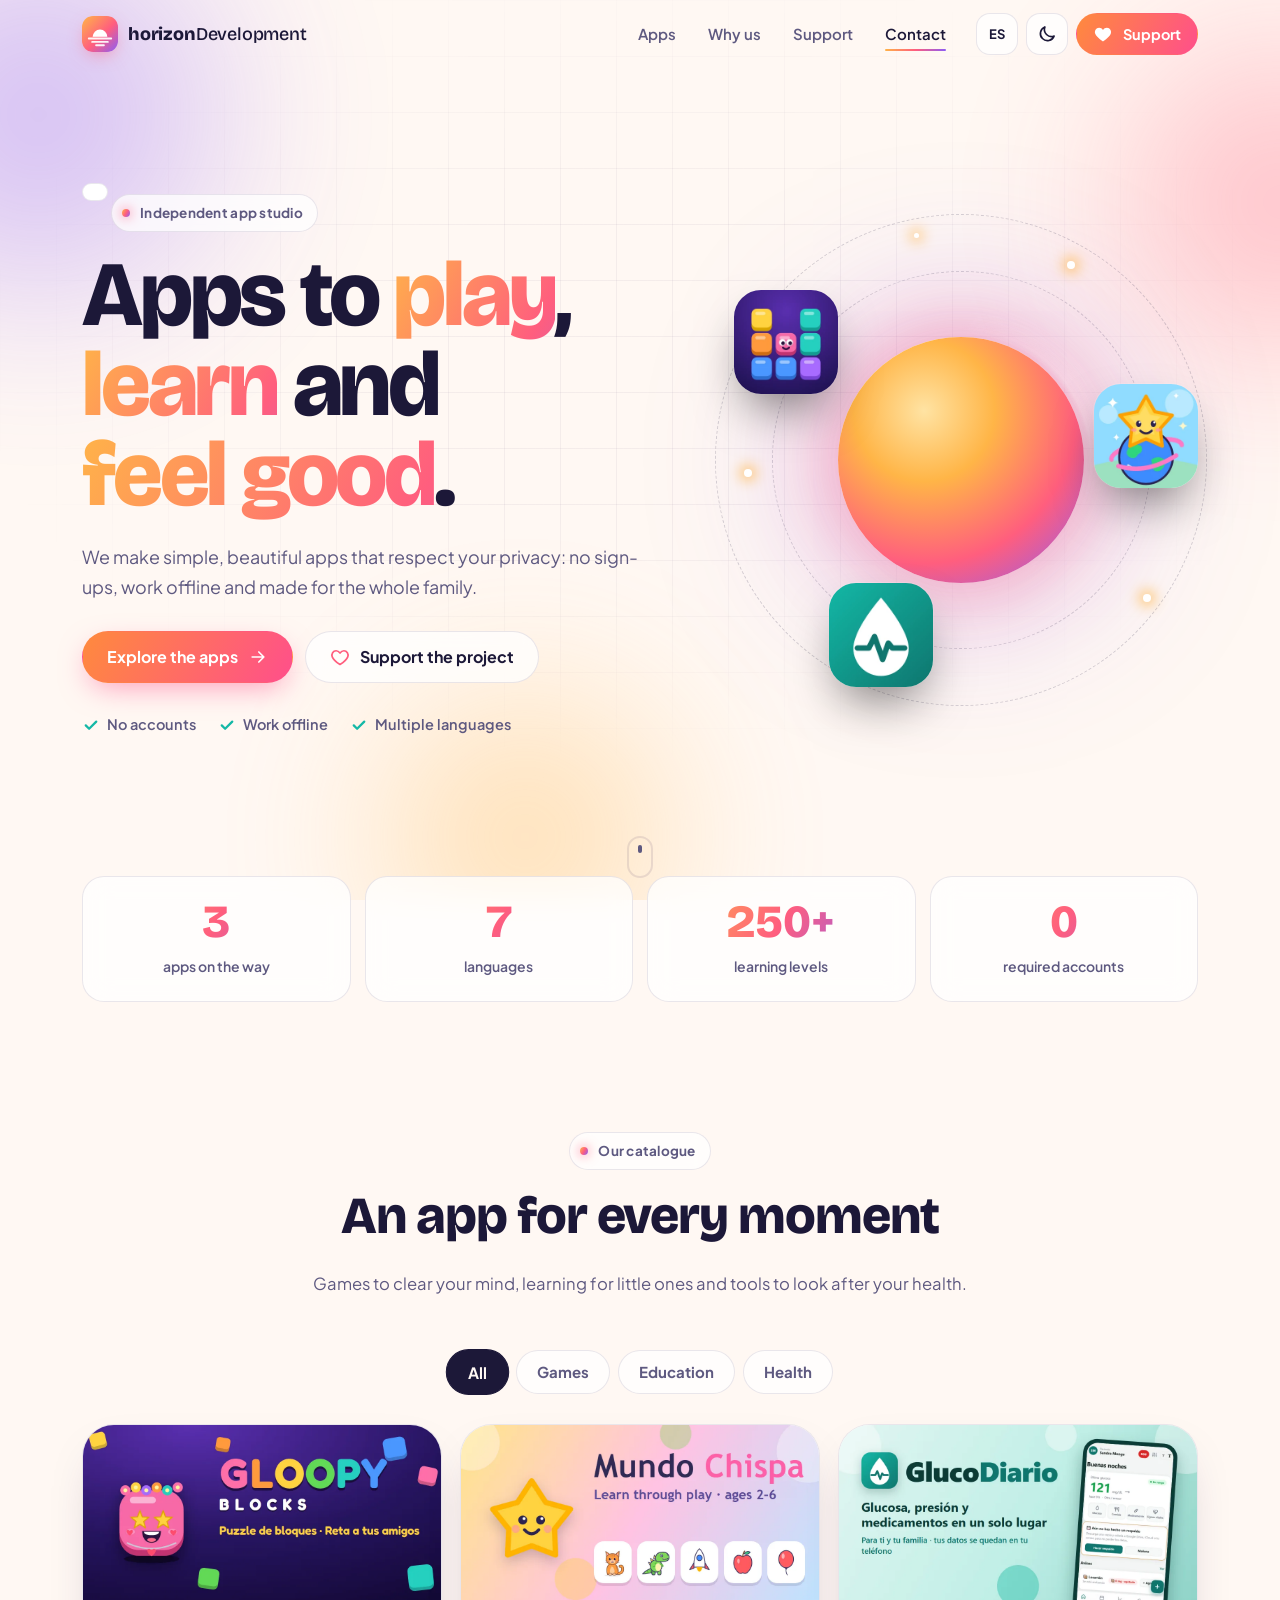
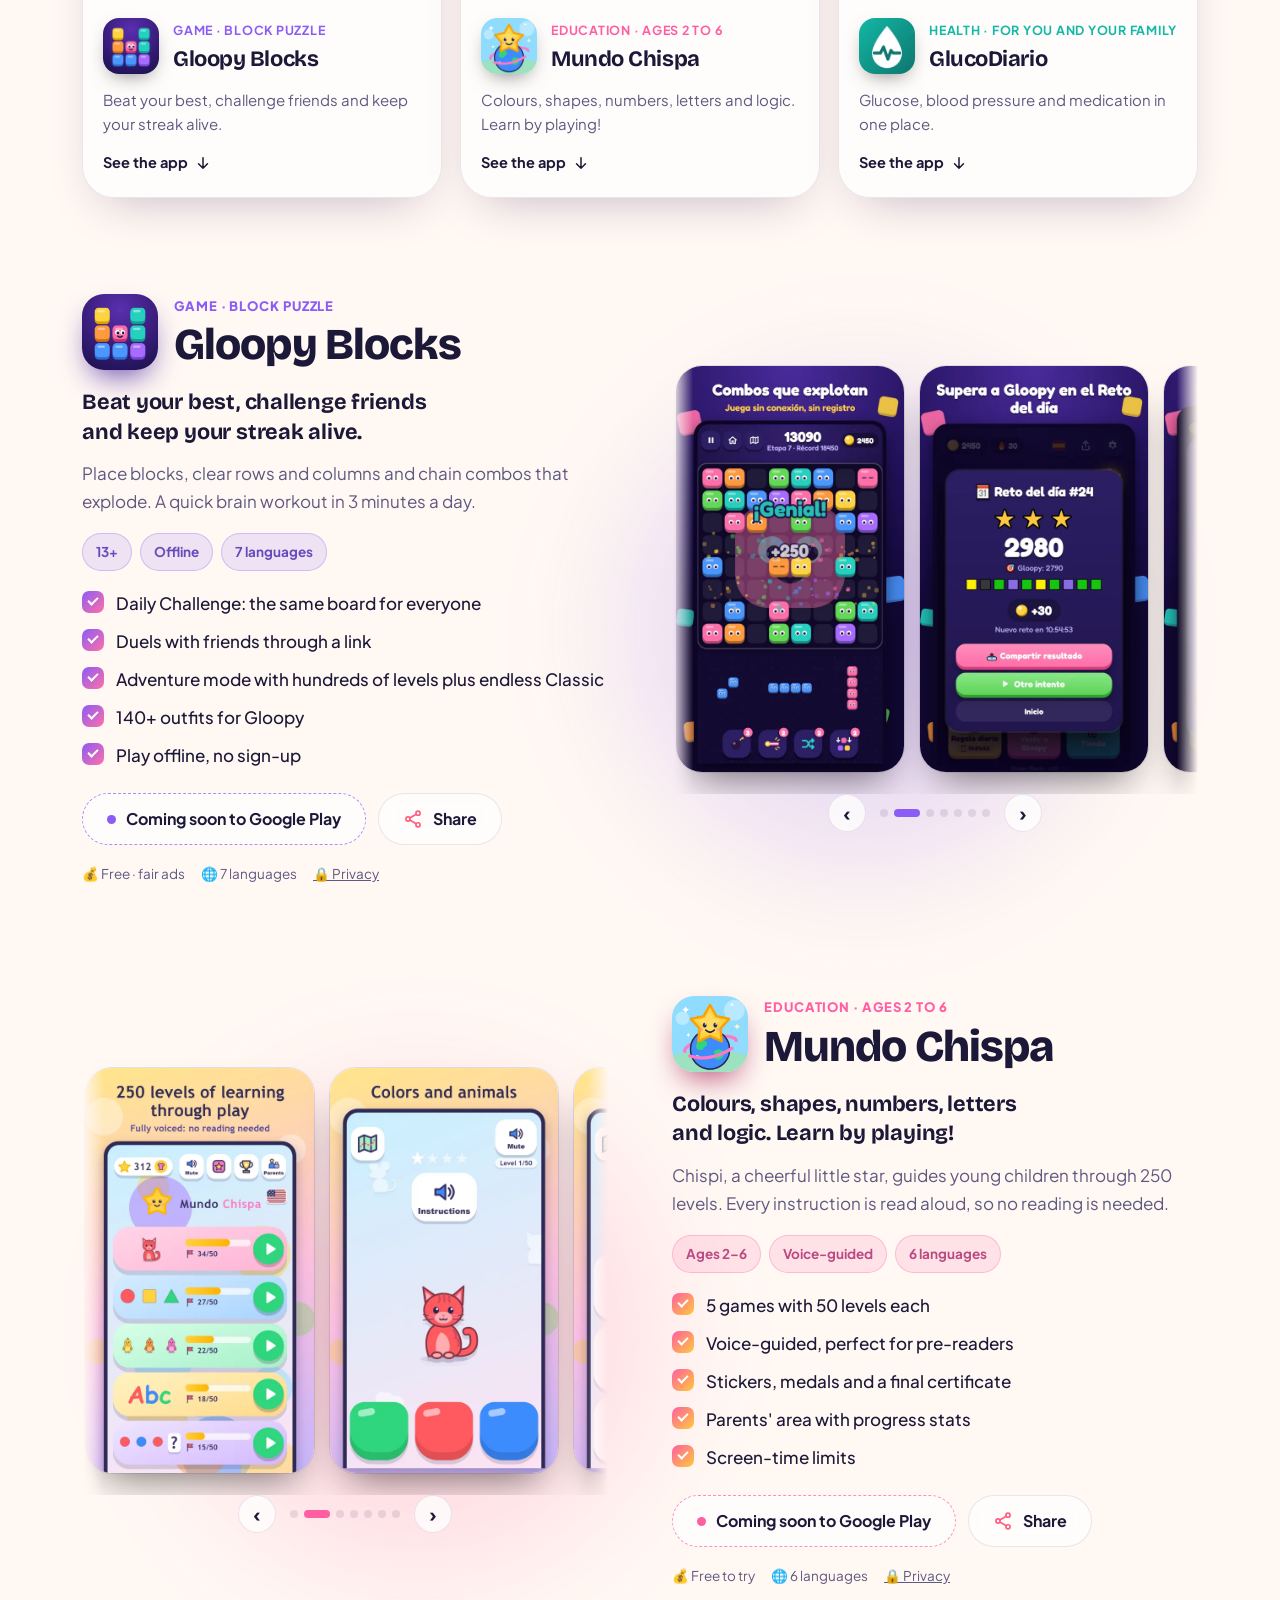
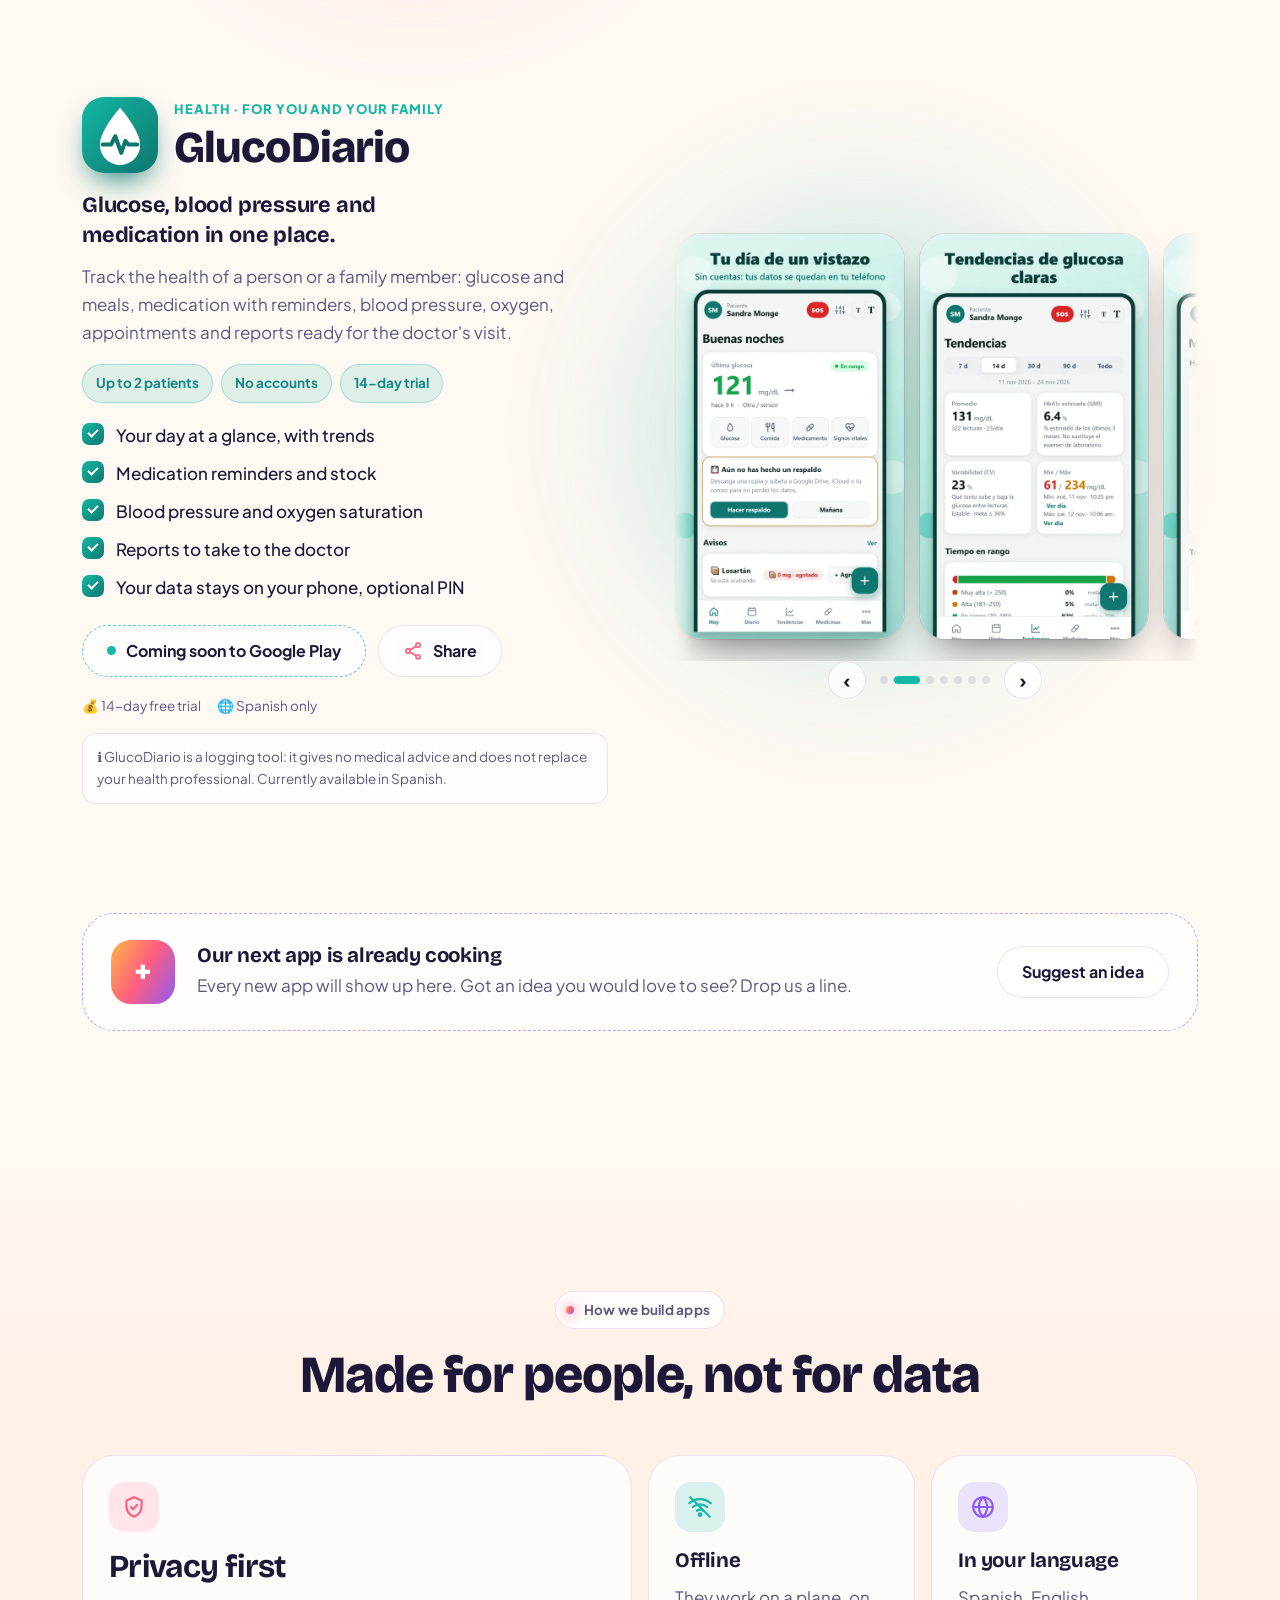
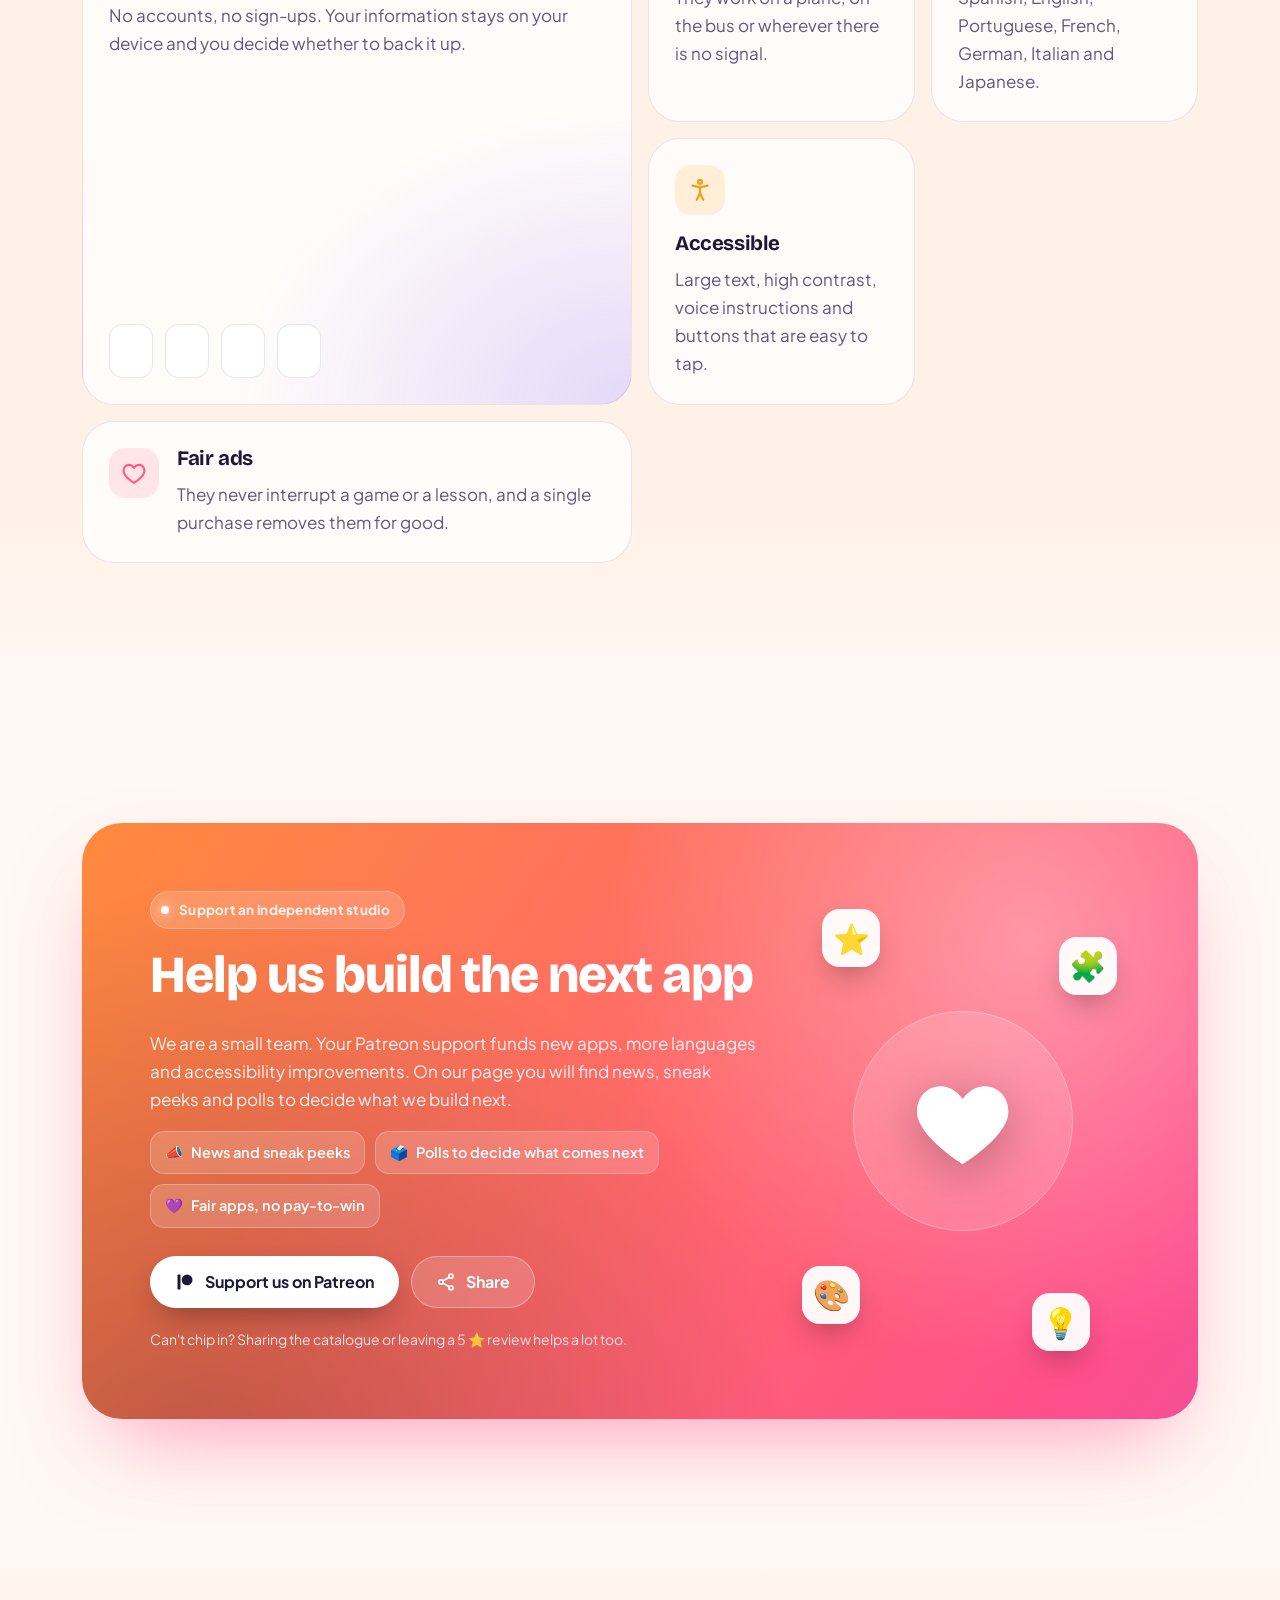
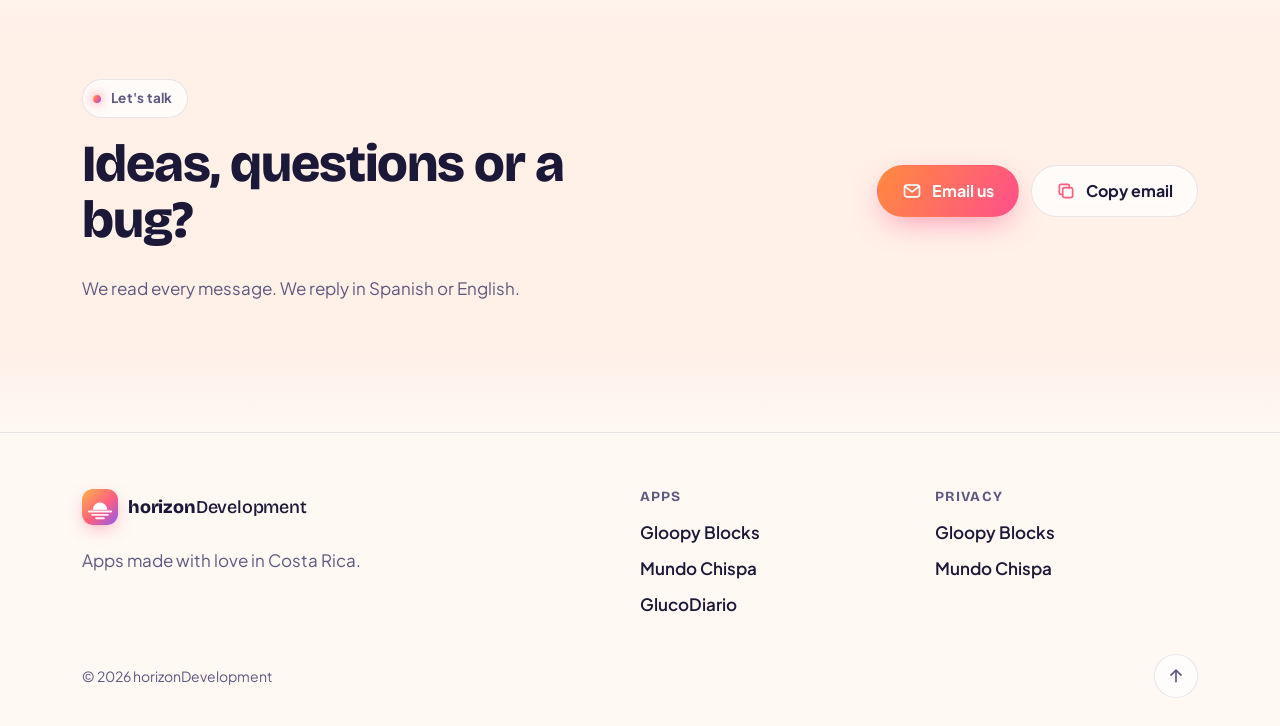
==== commit a61187a1: "Activa el botón de Patreon y ajusta los beneficios a lo que ya ofrece la página Co-Authored-By: Clau" ====
--- a/index.html
+++ b/index.html
@@ -23,7 +23,7 @@
 <link rel="preconnect" href="https://fonts.googleapis.com">
 <link rel="preconnect" href="https://fonts.gstatic.com" crossorigin>
 <link href="https://fonts.googleapis.com/css2?family=Bricolage+Grotesque:opsz,wght@12..96,600;12..96,800&family=Plus+Jakarta+Sans:wght@400;500;600;700&display=swap" rel="stylesheet">
-<link rel="stylesheet" href="assets/css/styles.css?v=1">
+<link rel="stylesheet" href="assets/css/styles.css?v=2">
 
 <script>
   // Tema antes de pintar (evita parpadeo)
@@ -45,7 +45,7 @@
   "email": "horizon09222026@gmail.com"
 }
 </script>
-<script type="module" src="assets/js/main.js?v=1"></script>
+<script type="module" src="assets/js/main.js?v=2"></script>
 </head>
 <body>
 <a class="skip" href="#main" data-i18n="skip">Saltar al contenido</a>
@@ -204,11 +204,11 @@
         <div class="support__copy">
           <p class="eyebrow eyebrow--light"><span class="dot"></span><span data-i18n="support.eyebrow">Apoya a un estudio independiente</span></p>
           <h2 data-i18n="support.title">Ayúdanos a crear la próxima app</h2>
-          <p data-i18n="support.text">Somos un equipo pequeño. Con tu aporte en Patreon financias nuevas apps, más idiomas y mejoras de accesibilidad. A cambio recibes acceso anticipado, votas las próximas ideas y apareces en los créditos.</p>
+          <p data-i18n="support.text">Somos un equipo pequeño. Con tu aporte en Patreon financias nuevas apps, más idiomas y mejoras de accesibilidad. En nuestra página encontrarás novedades, adelantos y encuestas para decidir qué creamos después.</p>
           <ul class="perks">
-            <li><span aria-hidden="true">🚀</span><span data-i18n="support.p1">Acceso anticipado a nuevas apps</span></li>
-            <li><span aria-hidden="true">🗳️</span><span data-i18n="support.p2">Vota qué creamos después</span></li>
-            <li><span aria-hidden="true">💛</span><span data-i18n="support.p3">Tu nombre en los créditos</span></li>
+            <li><span aria-hidden="true">📣</span><span data-i18n="support.p1">Novedades y adelantos</span></li>
+            <li><span aria-hidden="true">🗳️</span><span data-i18n="support.p2">Encuestas para decidir lo siguiente</span></li>
+            <li><span aria-hidden="true">💜</span><span data-i18n="support.p3">Apps justas, sin pagar para ganar</span></li>
           </ul>
           <div class="support__ctas">
             <a class="btn btn--patreon" id="patreonBtn" href="#support" aria-disabled="true">
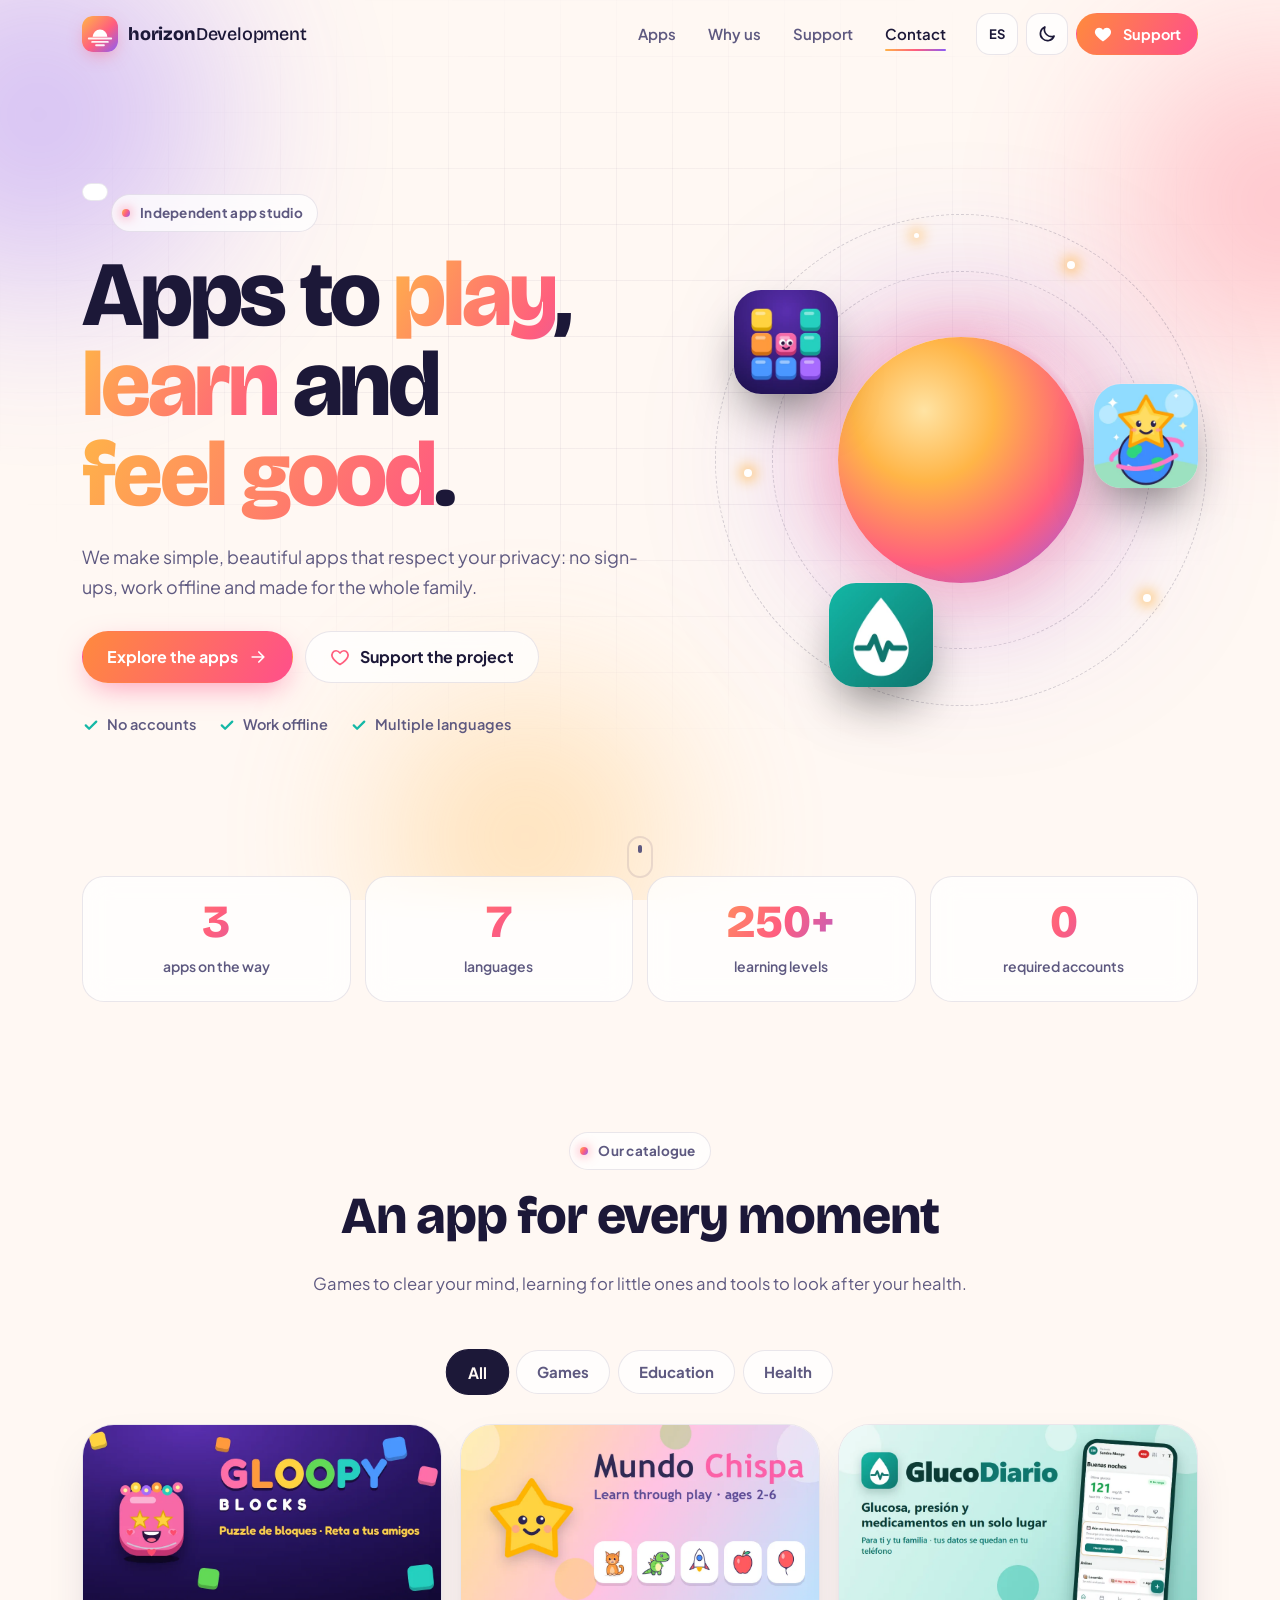
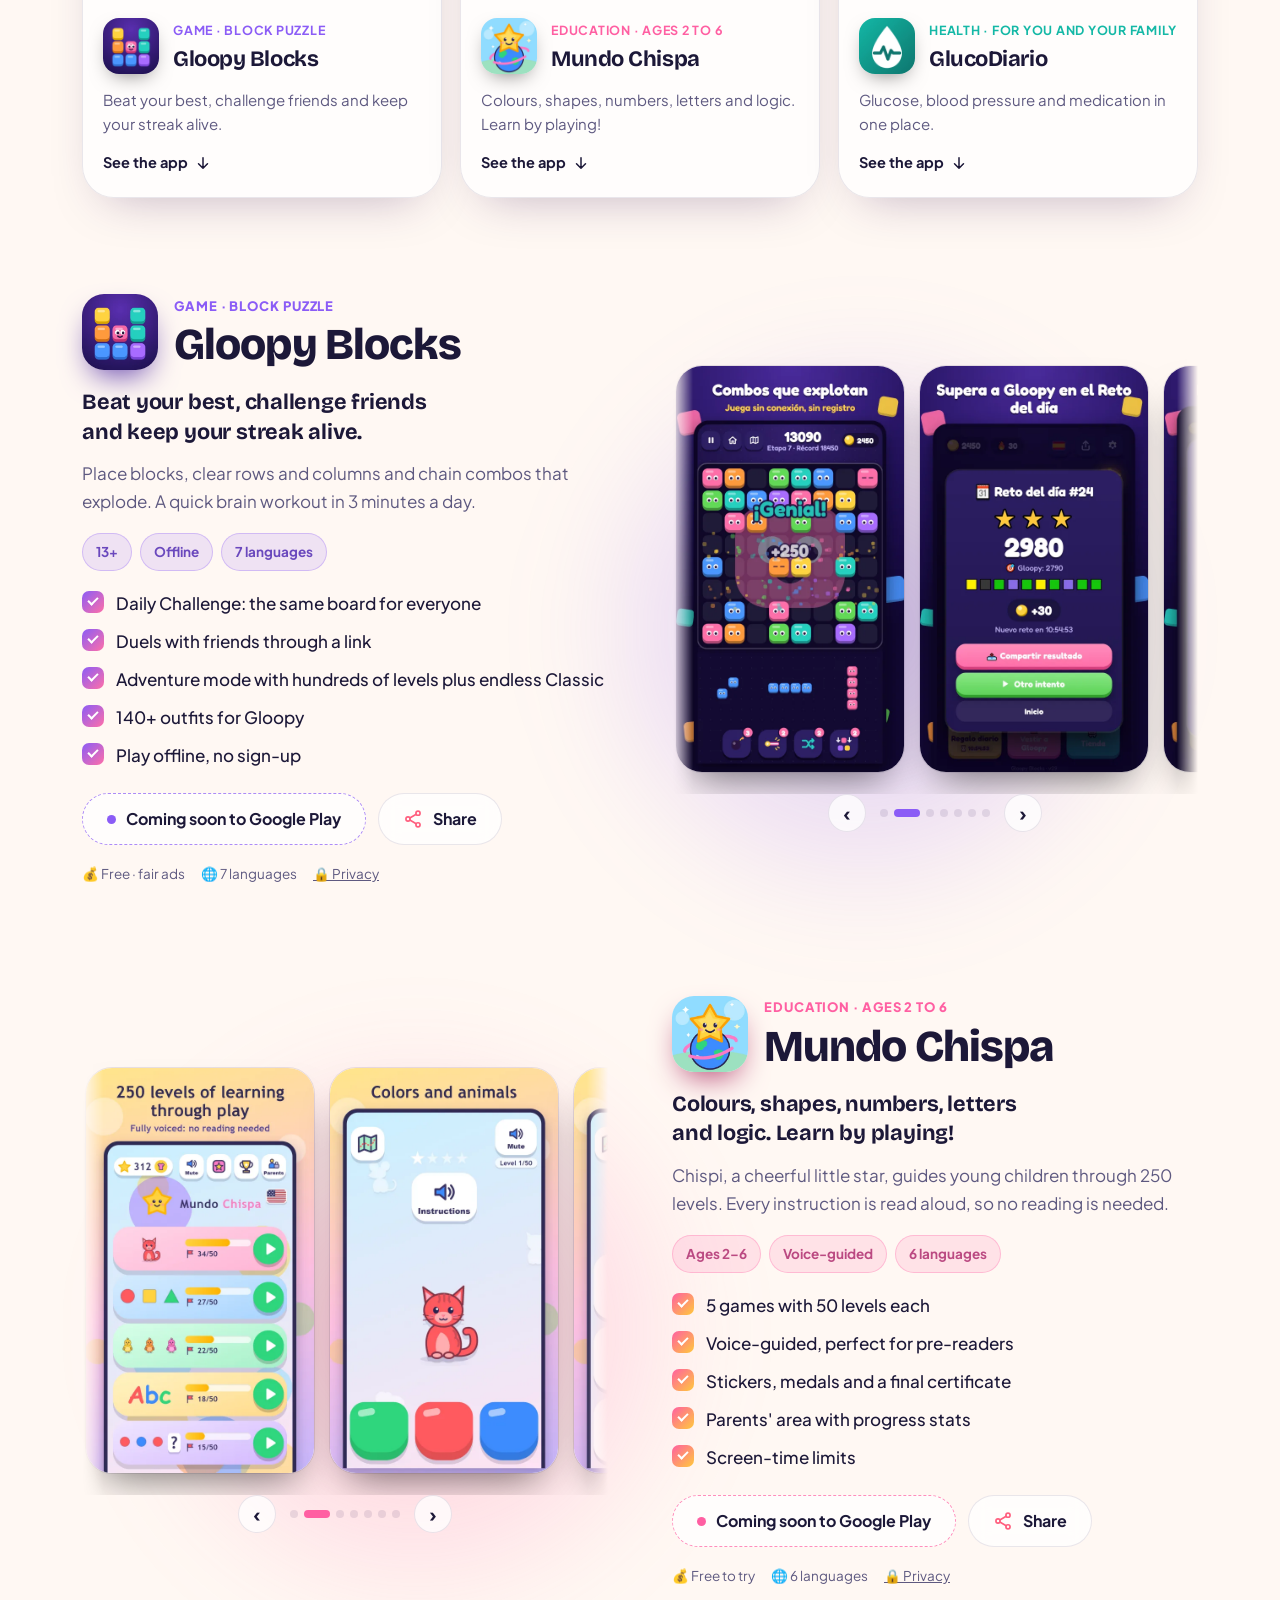
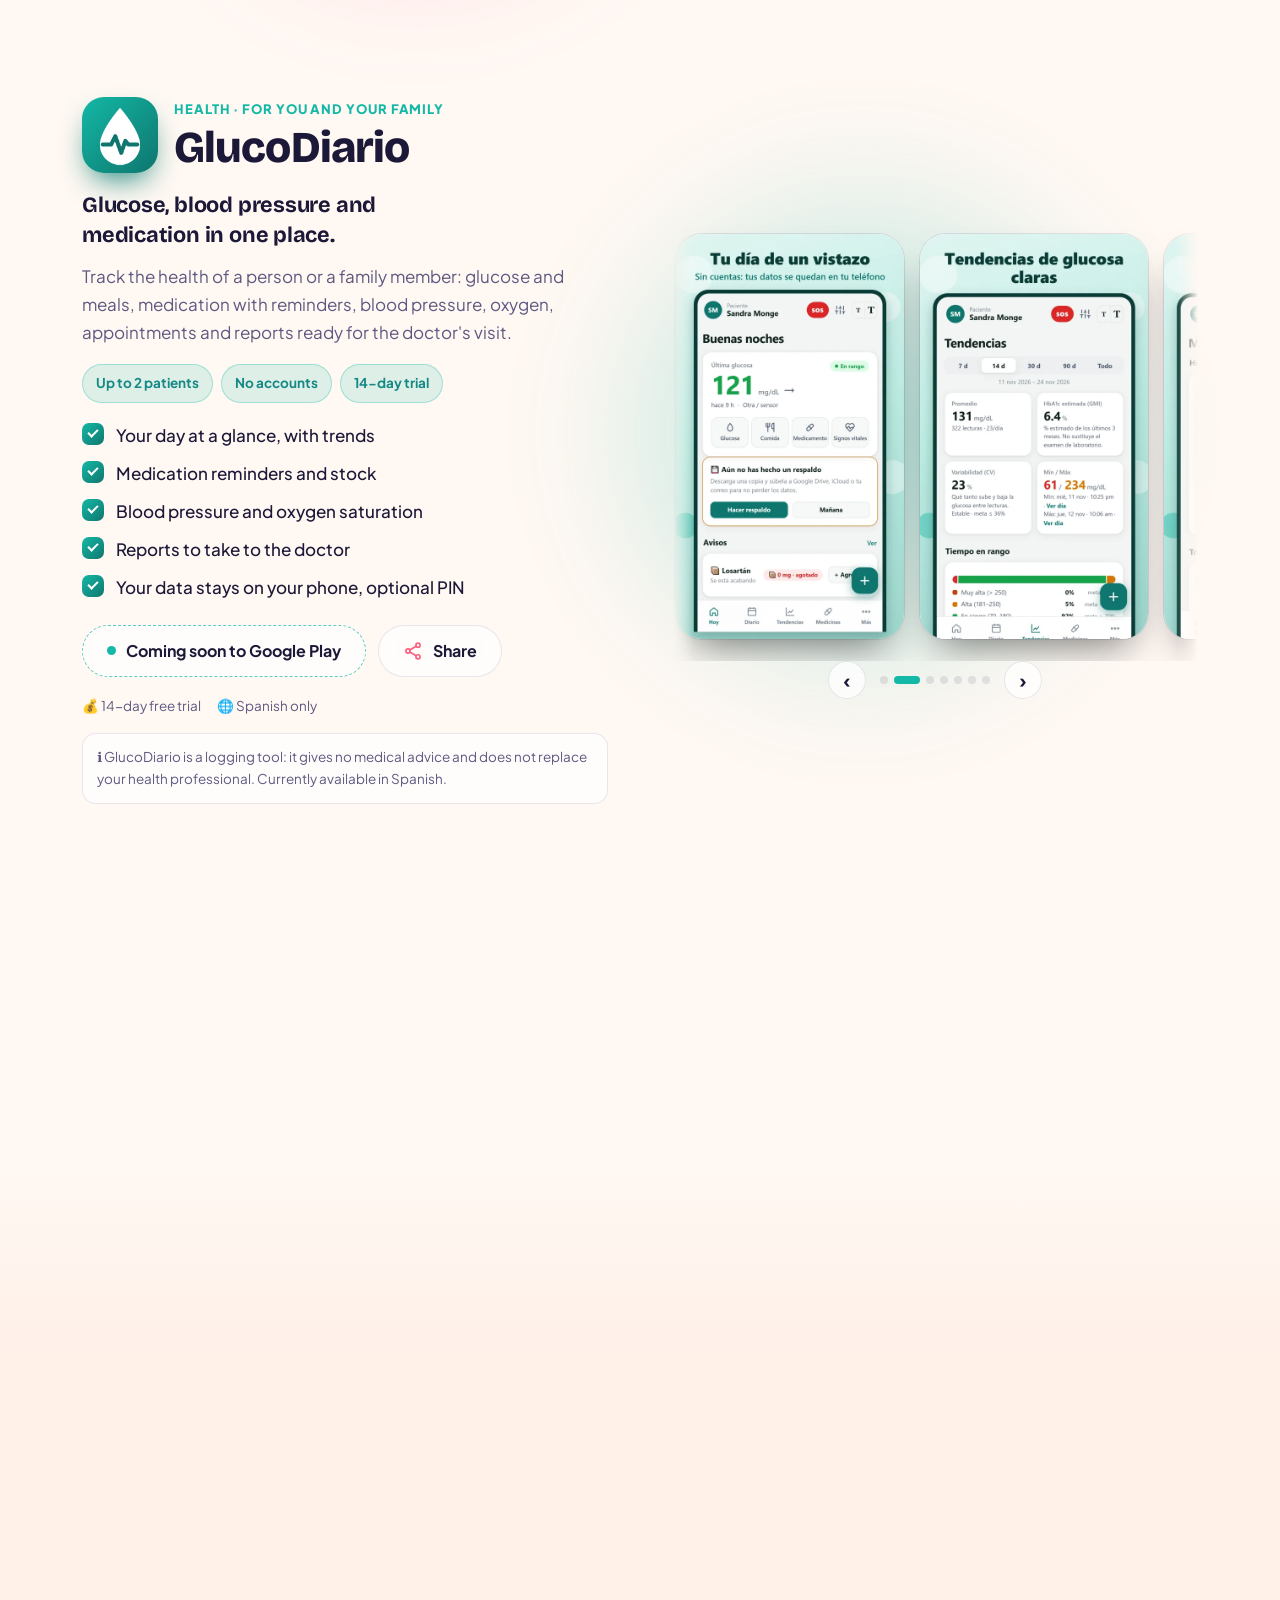
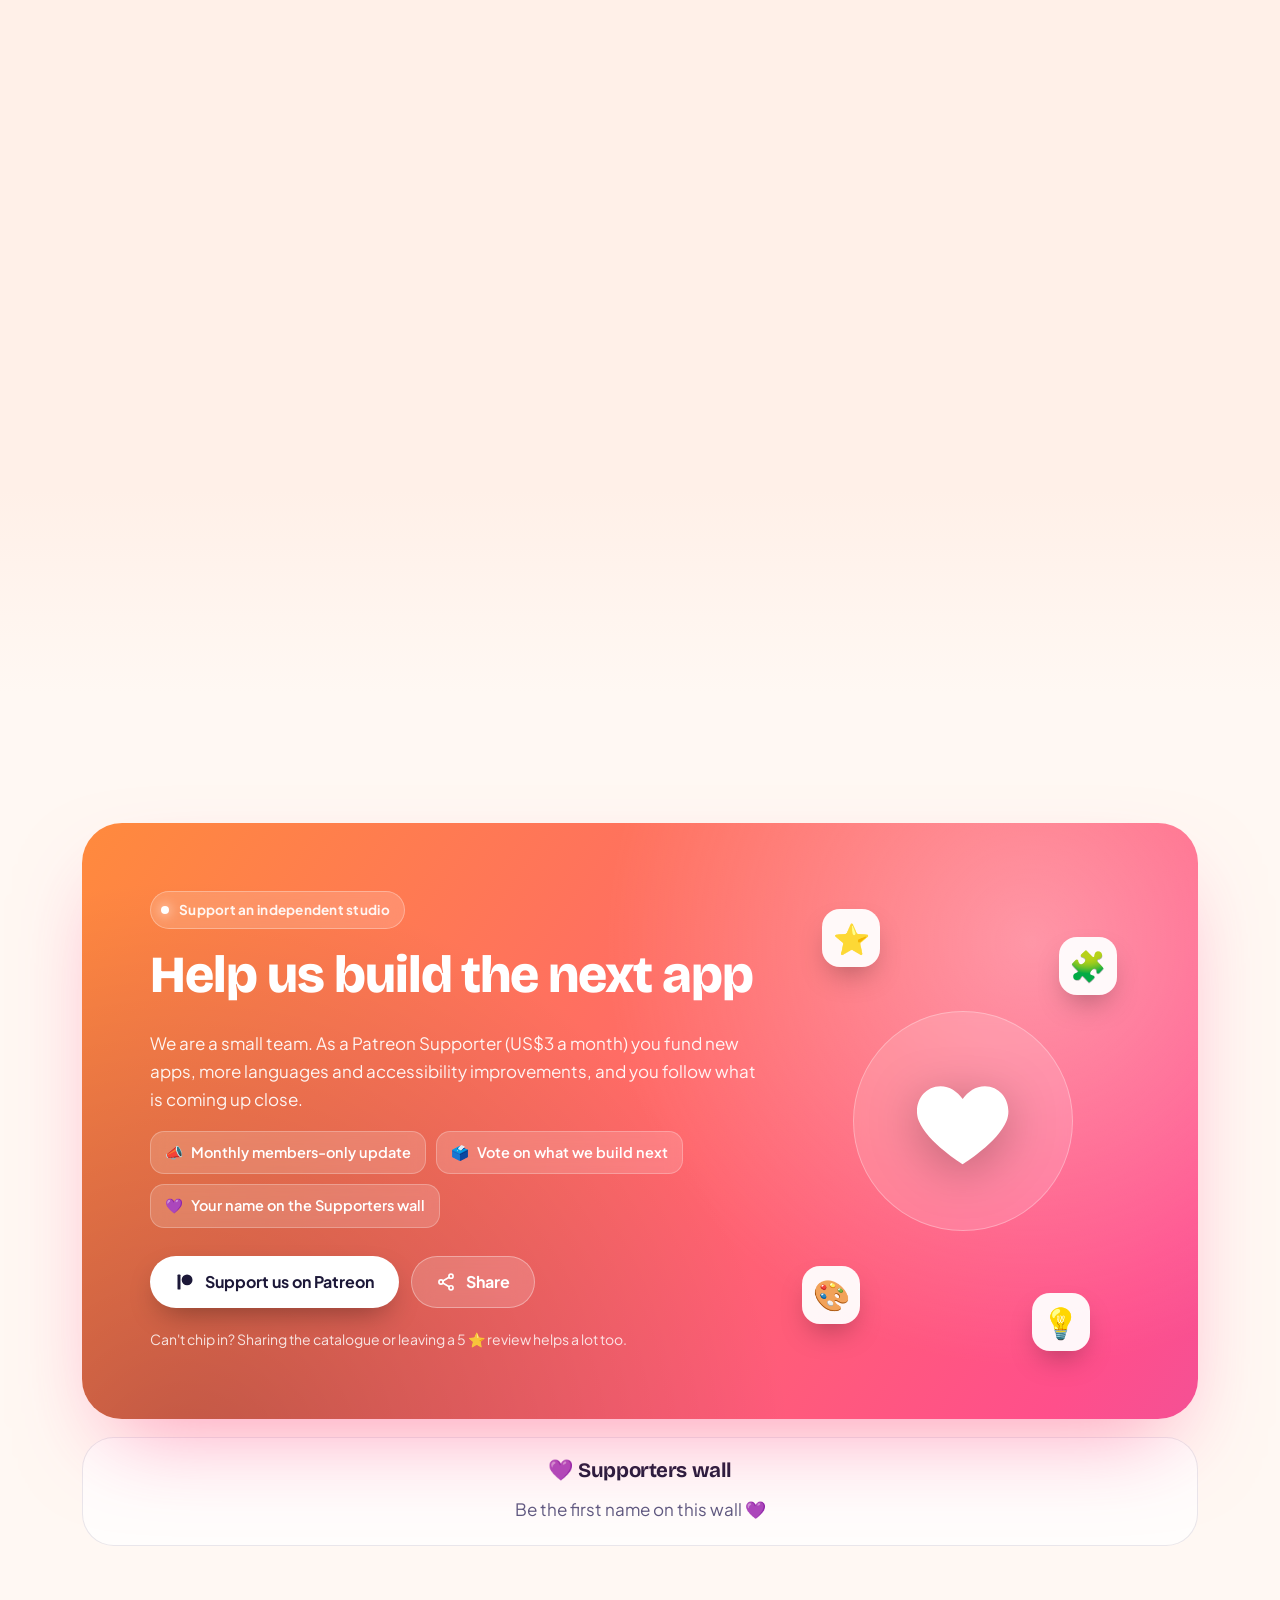
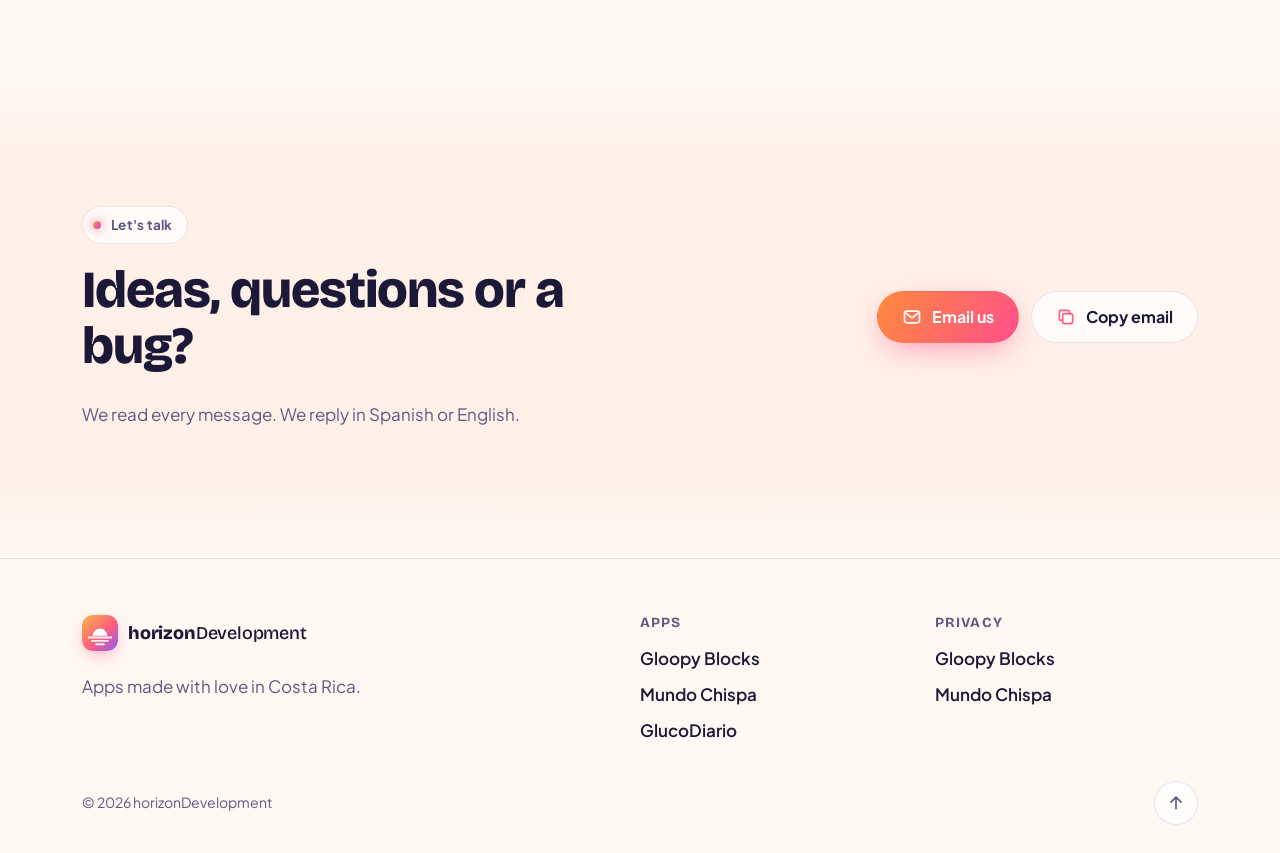
==== commit 1792d461: "Beneficios reales del nivel Supporter y muro de Supporters Co-Authored-By: Claude Opus 5.5 <noreply@" ====
--- a/index.html
+++ b/index.html
@@ -23,7 +23,7 @@
 <link rel="preconnect" href="https://fonts.googleapis.com">
 <link rel="preconnect" href="https://fonts.gstatic.com" crossorigin>
 <link href="https://fonts.googleapis.com/css2?family=Bricolage+Grotesque:opsz,wght@12..96,600;12..96,800&family=Plus+Jakarta+Sans:wght@400;500;600;700&display=swap" rel="stylesheet">
-<link rel="stylesheet" href="assets/css/styles.css?v=2">
+<link rel="stylesheet" href="assets/css/styles.css?v=4">
 
 <script>
   // Tema antes de pintar (evita parpadeo)
@@ -45,7 +45,7 @@
   "email": "horizon09222026@gmail.com"
 }
 </script>
-<script type="module" src="assets/js/main.js?v=2"></script>
+<script type="module" src="assets/js/main.js?v=3"></script>
 </head>
 <body>
 <a class="skip" href="#main" data-i18n="skip">Saltar al contenido</a>
@@ -204,11 +204,11 @@
         <div class="support__copy">
           <p class="eyebrow eyebrow--light"><span class="dot"></span><span data-i18n="support.eyebrow">Apoya a un estudio independiente</span></p>
           <h2 data-i18n="support.title">Ayúdanos a crear la próxima app</h2>
-          <p data-i18n="support.text">Somos un equipo pequeño. Con tu aporte en Patreon financias nuevas apps, más idiomas y mejoras de accesibilidad. En nuestra página encontrarás novedades, adelantos y encuestas para decidir qué creamos después.</p>
+          <p data-i18n="support.text">Somos un equipo pequeño. Como Supporter en Patreon (US$3 al mes) financias nuevas apps, más idiomas y mejoras de accesibilidad, y nos acompañas de cerca en lo que viene.</p>
           <ul class="perks">
-            <li><span aria-hidden="true">📣</span><span data-i18n="support.p1">Novedades y adelantos</span></li>
-            <li><span aria-hidden="true">🗳️</span><span data-i18n="support.p2">Encuestas para decidir lo siguiente</span></li>
-            <li><span aria-hidden="true">💜</span><span data-i18n="support.p3">Apps justas, sin pagar para ganar</span></li>
+            <li><span aria-hidden="true">📣</span><span data-i18n="support.p1">Avance mensual solo para miembros</span></li>
+            <li><span aria-hidden="true">🗳️</span><span data-i18n="support.p2">Vota qué creamos después</span></li>
+            <li><span aria-hidden="true">💜</span><span data-i18n="support.p3">Tu nombre en el muro de Supporters</span></li>
           </ul>
           <div class="support__ctas">
             <a class="btn btn--patreon" id="patreonBtn" href="#support" aria-disabled="true">
@@ -226,6 +226,11 @@
           <div class="heart-big"><svg viewBox="0 0 24 24"><use href="#heart"/></svg></div>
           <span class="bubble b1">⭐</span><span class="bubble b2">🧩</span><span class="bubble b3">🎨</span><span class="bubble b4">💡</span>
         </div>
+      </div>
+      <div class="wall reveal" id="wall">
+        <h3><span aria-hidden="true">💜</span> <span data-i18n="wall.title">Muro de Supporters</span></h3>
+        <ul class="wall__list" id="wallList"></ul>
+        <p class="wall__empty" id="wallEmpty" data-i18n="wall.empty">Sé la primera persona en aparecer aquí 💜</p>
       </div>
     </div>
   </section>
--- a/assets/css/styles.css
+++ b/assets/css/styles.css
@@ -152,7 +152,7 @@
 .i-moon { display: none; }
 [data-theme="light"] .i-sun { display: none; }
 [data-theme="light"] .i-moon { display: block; }
-.nav__burger { display: none; flex-direction: column; gap: 5px; }
+.nav__burger { display: none; flex-direction: column; align-items: center; justify-content: center; gap: 5px; padding: 0; }
 .nav__burger span { display: block; width: 18px; height: 2px; border-radius: 2px; background: currentColor; transition: transform .35s var(--ease); }
 .nav__burger[aria-expanded="true"] span:first-child { transform: translateY(3.5px) rotate(45deg); }
 .nav__burger[aria-expanded="true"] span:last-child { transform: translateY(-3.5px) rotate(-45deg); }
@@ -478,3 +478,10 @@
   *, *::before, *::after { animation-duration: .001ms !important; animation-iteration-count: 1 !important; transition-duration: .001ms !important; scroll-behavior: auto !important; }
   .reveal { opacity: 1; transform: none; }
 }
+
+/* ---------- Muro de Supporters ---------- */
+.wall { margin-top: 18px; padding: 22px 26px; border-radius: var(--radius-lg); background: var(--surface); border: 1px solid var(--border); text-align: center; }
+.wall h3 { margin-bottom: 12px; }
+.wall__list { list-style: none; padding: 0; margin: 0; display: flex; flex-wrap: wrap; justify-content: center; gap: 8px; }
+.wall__list li { padding: 8px 14px; border-radius: 999px; font-weight: 700; font-size: 15px; background: color-mix(in srgb, var(--sun-3) 16%, transparent); border: 1px solid color-mix(in srgb, var(--sun-3) 35%, transparent); animation: pop .5s var(--spring) both; }
+.wall__empty { margin: 0; color: var(--muted); }
